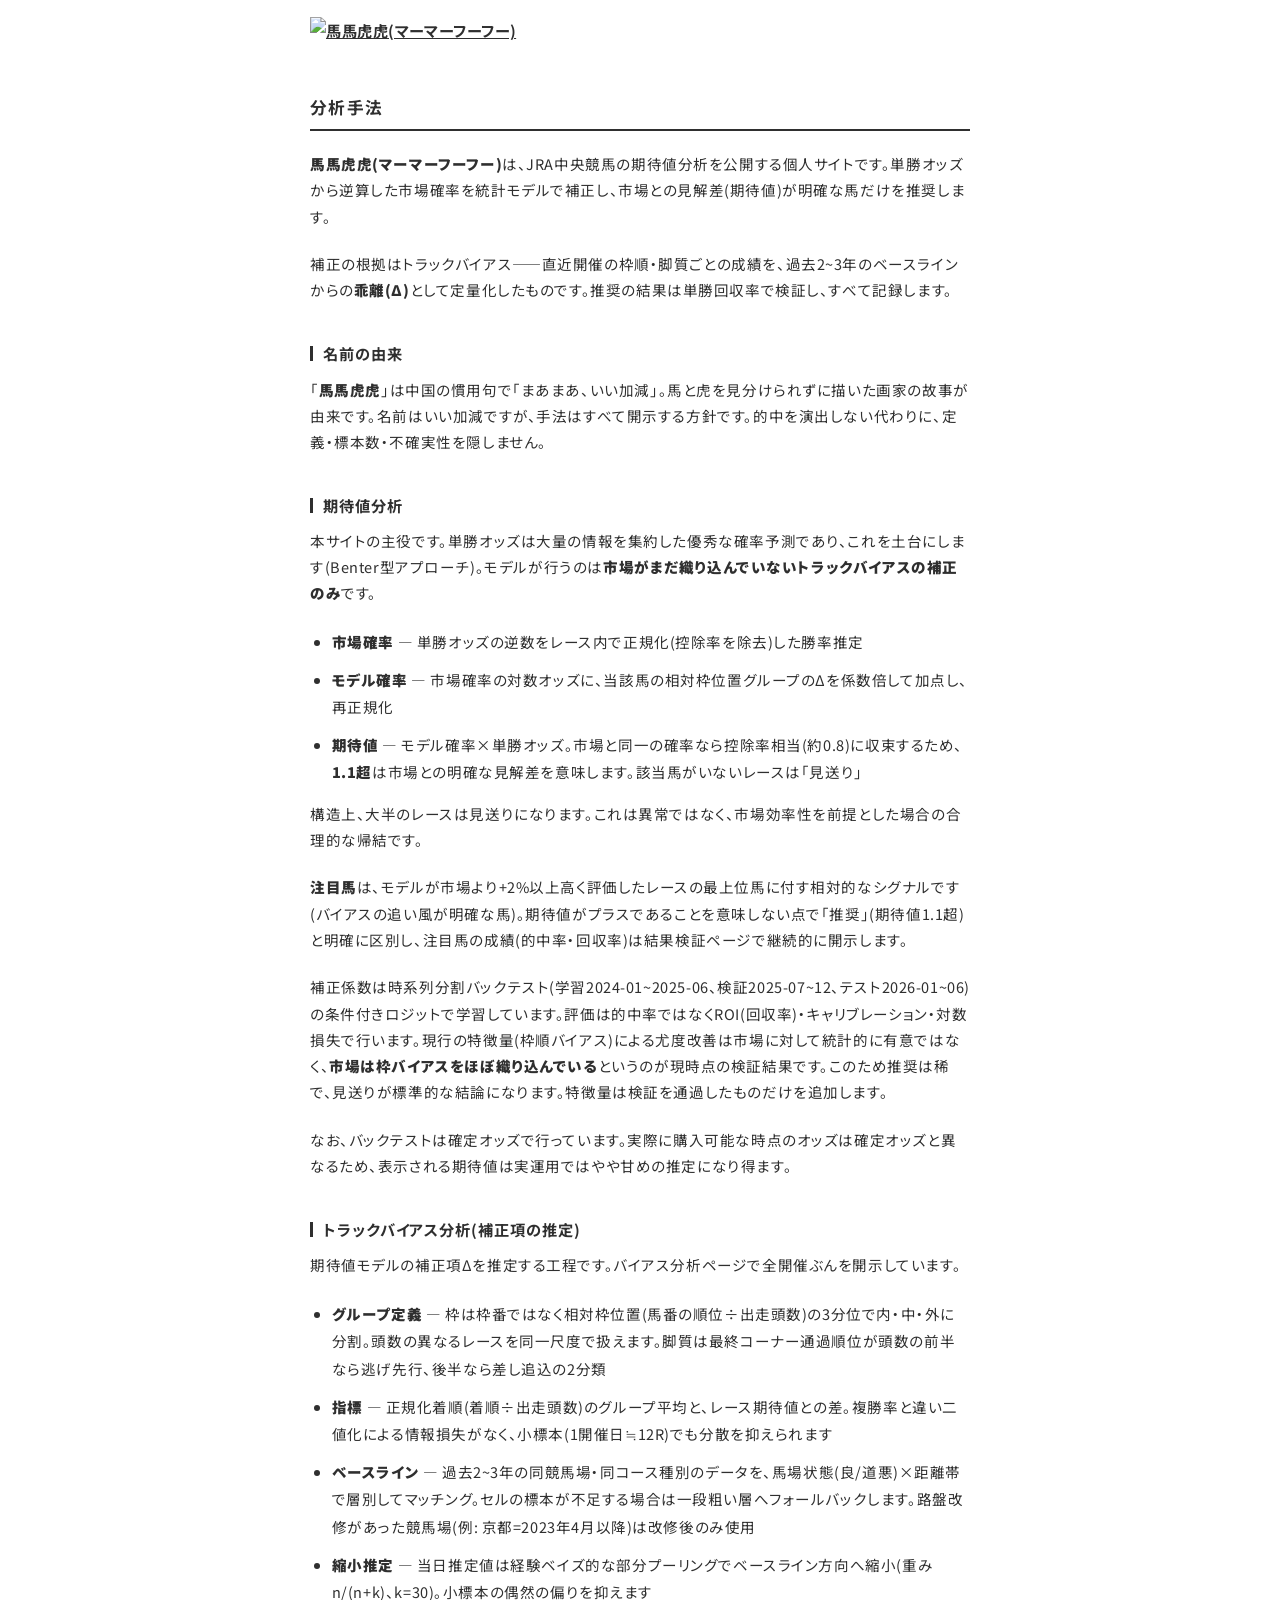
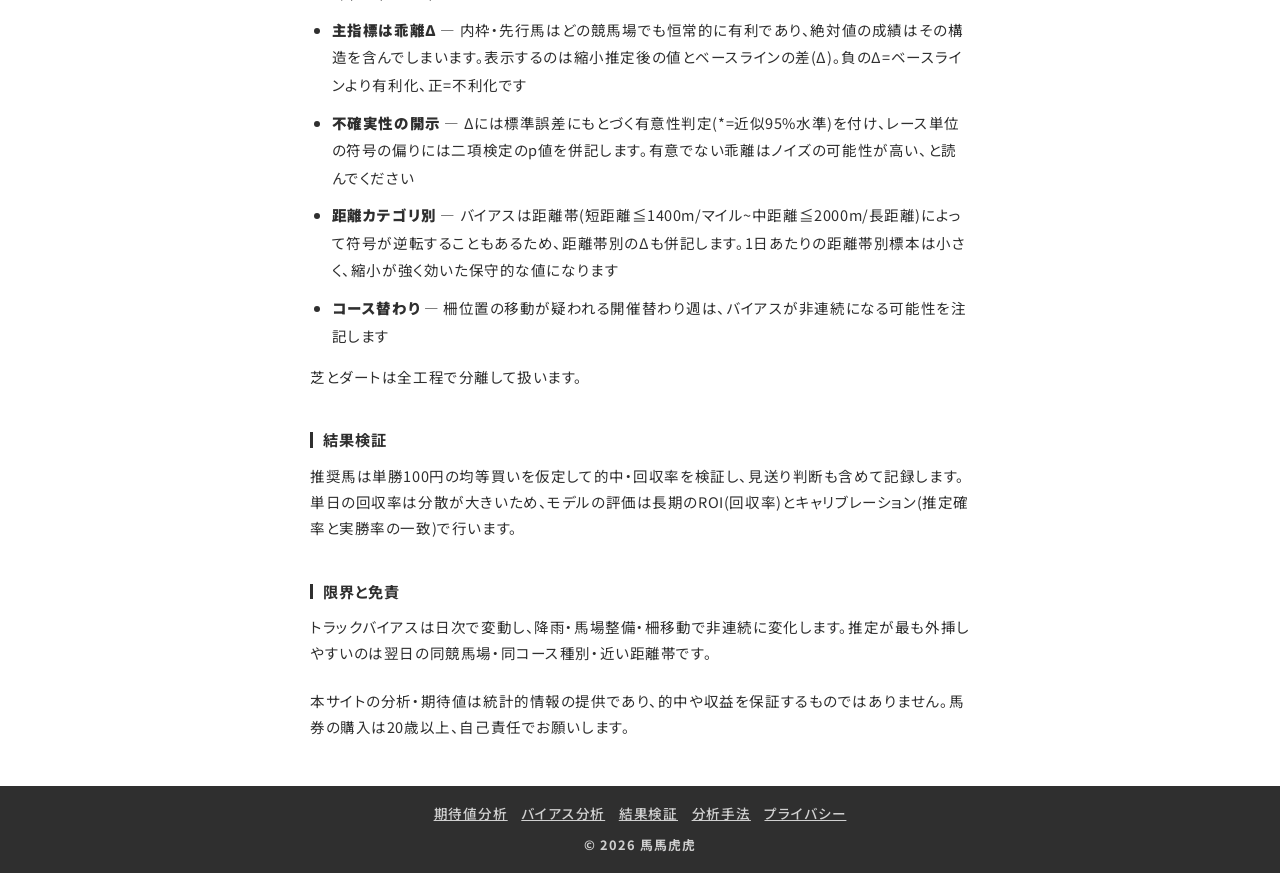
==== public/about.html @ b9311236 "Add attention tier: honest relative signal alongside strict EV recommendations '注目馬' = top horse in " ====
<!DOCTYPE html>
<html lang="ja">

<head>
  <meta charset="UTF-8">
  <meta name="viewport" content="width=device-width, initial-scale=1.0">
  <title>分析手法 | 馬馬虎虎</title>
  <meta name="description" content="馬馬虎虎(マーマーフーフー)の分析手法。相対枠位置・正規化着順・ベースライン乖離・縮小推定・期待値モデルの定義と限界。">
  <link rel="canonical" href="https://mamahuhu.app/about">

  <meta property="og:title" content="分析手法 | 馬馬虎虎">
  <meta property="og:description" content="馬馬虎虎(マーマーフーフー)の分析手法。相対枠位置・正規化着順・ベースライン乖離・縮小推定・期待値モデルの定義と限界。">
  <meta property="og:type" content="website">
  <meta property="og:url" content="https://mamahuhu.app/about">
  <meta property="og:image" content="https://mamahuhu.app/images/thumbnail.jpg">
  <meta property="og:image:width" content="1200">
  <meta property="og:image:height" content="630">
  <meta property="og:image:alt" content="馬馬虎虎(マーマーフーフー)">
  <meta property="og:site_name" content="馬馬虎虎">
  <meta property="og:locale" content="ja_JP">
  <meta name="twitter:card" content="summary_large_image">
  <meta name="twitter:title" content="分析手法 | 馬馬虎虎">
  <meta name="twitter:description" content="馬馬虎虎(マーマーフーフー)の分析手法。相対枠位置・正規化着順・ベースライン乖離・縮小推定・期待値モデルの定義と限界。">
  <meta name="twitter:image" content="https://mamahuhu.app/images/thumbnail.jpg">

  <link rel="icon" href="/images/favicon.ico" sizes="any">

  <!-- Google tag (gtag.js) -->
  <script async src="https://www.googletagmanager.com/gtag/js?id=G-SR10XVDP3Z"></script>
  <script>
    window.dataLayer = window.dataLayer || [];
    function gtag() { dataLayer.push(arguments); }
    gtag('js', new Date());
    gtag('config', 'G-SR10XVDP3Z');
  </script>

  <link rel="preconnect" href="https://fonts.googleapis.com">
  <link rel="preconnect" href="https://fonts.gstatic.com" crossorigin>
  <link href="https://fonts.googleapis.com/css2?family=Noto+Sans+JP:wght@100..900&display=swap" rel="stylesheet">
  <link rel="stylesheet" href="style.css">
</head>

<body>

  <header class="masthead">
    <div class="masthead-inner">
      <div class="brand">
        <h1 class="brand-name">
          <a href="index.html">
            <img class="logo" src="/images/logo.webp" alt="馬馬虎虎(マーマーフーフー)">
          </a>
        </h1>
      </div>
    </div>
  </header>

  <main class="container content-container">
    <article class="content">
      <h2 class="section-head">分析手法</h2>

      <div class="content-wrapper">
        <p>
          <strong>馬馬虎虎(マーマーフーフー)</strong>は、JRA中央競馬の期待値分析を公開する個人サイトです。単勝オッズから逆算した市場確率を統計モデルで補正し、市場との見解差(期待値)が明確な馬だけを推奨します。
        </p>
        <p>補正の根拠はトラックバイアス——直近開催の枠順・脚質ごとの成績を、過去2〜3年のベースラインからの<strong>乖離(Δ)</strong>として定量化したものです。推奨の結果は単勝回収率で検証し、すべて記録します。
        </p>

        <h3>名前の由来</h3>
        <p>
          「<strong>馬馬虎虎</strong>」は中国の慣用句で「まあまあ、いい加減」。馬と虎を見分けられずに描いた画家の故事が由来です。名前はいい加減ですが、手法はすべて開示する方針です。的中を演出しない代わりに、定義・標本数・不確実性を隠しません。
        </p>

        <h3>期待値分析</h3>
        <p>
          本サイトの主役です。単勝オッズは大量の情報を集約した優秀な確率予測であり、これを土台にします(Benter型アプローチ)。モデルが行うのは<strong>市場がまだ織り込んでいないトラックバイアスの補正のみ</strong>です。
        </p>
        <ul>
          <li><strong>市場確率</strong> — 単勝オッズの逆数をレース内で正規化(控除率を除去)した勝率推定</li>
          <li><strong>モデル確率</strong> — 市場確率の対数オッズに、当該馬の相対枠位置グループのΔを係数倍して加点し、再正規化</li>
          <li><strong>期待値</strong> —
            モデル確率×単勝オッズ。市場と同一の確率なら控除率相当(約0.8)に収束するため、<strong>1.1超</strong>は市場との明確な見解差を意味します。該当馬がいないレースは「見送り」</li>
        </ul>
        <p>構造上、大半のレースは見送りになります。これは異常ではなく、市場効率性を前提とした場合の合理的な帰結です。</p>
      <p><strong>注目馬</strong>は、モデルが市場より+2%以上高く評価したレースの最上位馬に付す相対的なシグナルです(バイアスの追い風が明確な馬)。期待値がプラスであることを意味しない点で「推奨」(期待値1.1超)と明確に区別し、注目馬の成績(的中率・回収率)は結果検証ページで継続的に開示します。</p>
        <p>
          補正係数は時系列分割バックテスト(学習2024-01〜2025-06、検証2025-07〜12、テスト2026-01〜06)の条件付きロジットで学習しています。評価は的中率ではなくROI(回収率)・キャリブレーション・対数損失で行います。現行の特徴量(枠順バイアス)による尤度改善は市場に対して統計的に有意ではなく、<strong>市場は枠バイアスをほぼ織り込んでいる</strong>というのが現時点の検証結果です。このため推奨は稀で、見送りが標準的な結論になります。特徴量は検証を通過したものだけを追加します。
        </p>
        <p>
          なお、バックテストは確定オッズで行っています。実際に購入可能な時点のオッズは確定オッズと異なるため、表示される期待値は実運用ではやや甘めの推定になり得ます。
        </p>

        <h3>トラックバイアス分析(補正項の推定)</h3>
        <p>期待値モデルの補正項Δを推定する工程です。バイアス分析ページで全開催ぶんを開示しています。</p>
        <ul>
          <li><strong>グループ定義</strong> —
            枠は枠番ではなく相対枠位置(馬番の順位÷出走頭数)の3分位で内・中・外に分割。頭数の異なるレースを同一尺度で扱えます。脚質は最終コーナー通過順位が頭数の前半なら逃げ先行、後半なら差し追込の2分類</li>
          <li><strong>指標</strong> — 正規化着順(着順÷出走頭数)のグループ平均と、レース期待値との差。複勝率と違い二値化による情報損失がなく、小標本(1開催日≒12R)でも分散を抑えられます</li>
          <li><strong>ベースライン</strong> —
            過去2〜3年の同競馬場・同コース種別のデータを、馬場状態(良/道悪)×距離帯で層別してマッチング。セルの標本が不足する場合は一段粗い層へフォールバックします。路盤改修があった競馬場(例:
            京都=2023年4月以降)は改修後のみ使用</li>
          <li><strong>縮小推定</strong> — 当日推定値は経験ベイズ的な部分プーリングでベースライン方向へ縮小(重み n/(n+k)、k=30)。小標本の偶然の偏りを抑えます</li>
          <li><strong>主指標は乖離Δ</strong> —
            内枠・先行馬はどの競馬場でも恒常的に有利であり、絶対値の成績はその構造を含んでしまいます。表示するのは縮小推定後の値とベースラインの差(Δ)。負のΔ=ベースラインより有利化、正=不利化です</li>
          <li><strong>不確実性の開示</strong> —
            Δには標準誤差にもとづく有意性判定(*=近似95%水準)を付け、レース単位の符号の偏りには二項検定のp値を併記します。有意でない乖離はノイズの可能性が高い、と読んでください</li>
          <li><strong>距離カテゴリ別</strong> —
            バイアスは距離帯(短距離≦1400m/マイル〜中距離≦2000m/長距離)によって符号が逆転することもあるため、距離帯別のΔも併記します。1日あたりの距離帯別標本は小さく、縮小が強く効いた保守的な値になります
          </li>
          <li><strong>コース替わり</strong> — 柵位置の移動が疑われる開催替わり週は、バイアスが非連続になる可能性を注記します</li>
        </ul>
        <p>芝とダートは全工程で分離して扱います。</p>

        <h3>結果検証</h3>
        <p>推奨馬は単勝100円の均等買いを仮定して的中・回収率を検証し、見送り判断も含めて記録します。単日の回収率は分散が大きいため、モデルの評価は長期のROI(回収率)とキャリブレーション(推定確率と実勝率の一致)で行います。
        </p>

        <h3>限界と免責</h3>
        <p>トラックバイアスは日次で変動し、降雨・馬場整備・柵移動で非連続に変化します。推定が最も外挿しやすいのは翌日の同競馬場・同コース種別・近い距離帯です。</p>
        <p>本サイトの分析・期待値は統計的情報の提供であり、的中や収益を保証するものではありません。馬券の購入は20歳以上、自己責任でお願いします。</p>
      </div>
    </article>
  </main>

  <footer class="site-footer">
    <nav class="nav-links">
      <a href="index.html">期待値分析</a>
      <a href="bias.html">バイアス分析</a>
      <a href="result.html">結果検証</a>
      <a href="about.html">分析手法</a>
      <a href="privacy.html">プライバシー</a>
    </nav>
    <p class="copyright">&copy; 2026 馬馬虎虎</p>
  </footer>

  <script src="nav.js"></script>
</body>

</html>
---- public/style.css ----
* {
    margin: 0;
    padding: 0;
    box-sizing: border-box;
}

a,
a:visited,
a:hover,
a:active {
    color: inherit;
}

html {
    font-size: 62.5%;
    width: 100%;
    height: 100%;
    scroll-behavior: smooth;
}

body {
    position: relative;
    overflow: visible;
    width: 100%;
    min-block-size: 100dvh;
    inline-size: 100%;
    background: #fff;
    color: #2f2f2f;
    font-family: "Noto Sans JP", sans-serif;
    font-size: 1.45rem;
    font-weight: 400;
    font-feature-settings: "palt" 1;
    font-variant-east-asian: proportional-width;
    font-synthesis: none;
    line-height: 1.8;
    letter-spacing: 0.04em;
    -webkit-font-smoothing: antialiased;
    -moz-osx-font-smoothing: grayscale;
    text-size-adjust: 100%;
    -webkit-text-size-adjust: 100%;
    color-scheme: light;
    scrollbar-gutter: stable both-edges;
}

h1,
h2,
h3,
h4,
h5,
h6 {
    display: inline-block;
    font-family: "Noto Sans JP", sans-serif;
    font-weight: 700;
    font-size: 1.05em;
}

strong {
    font-weight: 900;
}

header {
    overflow: hidden;
    position: relative;
    width: 100%;
    height: 88px;
    background: transparent;
    color: #2f2f2f;
    padding: 0 22px;
    display: flex;
    align-items: center;
}

header h1 {
    display: block !important;
}

.logo {
    display: block;
    overflow: hidden;
    position: relative;
    width: auto;
    height: 55px;
}

.results-summary {
    overflow: hidden;
    position: absolute;
    bottom: 0;
    left: 0;
    right: 0;
    margin: auto;
    width: 100%;
    height: calc(100vh - 345px);
    /* fallback */
    height: calc(100svh - 345px);
    /* iOS Safari */
    max-width: 660px;
    display: flex;
    justify-content: center;
    align-items: flex-end;
}

.results-summary img {
    overflow: hidden;
    position: relative;
    width: calc(100% - 44px);
    height: calc(100vh - 345px);
    /* fallback */
    height: calc(100svh - 345px);
    /* iOS Safari */
    object-fit: contain;
}

.masthead-inner {
    overflow: hidden;
    position: relative;
    width: 100%;
    height: auto;
    max-width: 660px;
    margin: 0 auto;
}

main {
    overflow: hidden;
    position: relative;
    width: 100%;
    height: auto;
}

.link-button {
    overflow: hidden;
    position: relative;
    width: 100%;
    height: auto;
    background: #fff;
    padding: 0 22px 16px 22px;
    text-align: center;
}

.link-button a {
    display: block;
    width: 100%;
    max-width: 660px;
    height: 46px;
    margin: 0 auto;
    background: #2f2f2f;
    color: #fff;
    border-radius: 8px;
    border: none;
    text-decoration: none;
    text-align: center;
}

.link-button a span {
    display: inline-block;
    width: 100%;
    height: 100%;
    line-height: 46px;
    color: #fff;
    font-family: "Noto Sans JP", sans-serif;
    font-weight: 700;
    font-size: 1.45rem;
}



.link-button a:hover {
    background: #555;
}

.link-button a:hover span {
    color: #fff;
}

footer {
    overflow: hidden;
    position: relative;
    width: 100%;
    height: auto;
    background: #2f2f2f;
    color: #d0d0d0;
    text-align: center;
    padding: 16.5px 0;
}

.nav-links {
    overflow: hidden;
    position: relative;
    width: 100%;
    height: auto;
    display: flex;
    justify-content: center;
    align-items: center;
    gap: 0.9375em;
    margin-bottom: 11px;
}

.nav-links a {
    font-size: 0.9375em;
    font-weight: 500;
    line-height: 1.5;
}

.copyright {
    font-size: 1.28rem;
    font-weight: 700;
    line-height: 1.5;
    padding: 0.5px 0 2.3px 0;
}

.report {
    overflow: visible;
    position: relative;
    width: 100%;
    height: auto;
    display: flex;
    flex-direction: column;
    align-items: center;
    justify-content: center;
    background: #fff;
    padding: 16px 22px 48px 22px;
    gap: 48px;
}

section.lede {
    overflow: hidden;
    position: relative;
    width: 100%;
    height: auto;
    padding: 0 22px;
}

.lede-text,
.lede-meaning {
    overflow: hidden;
    position: relative;
    width: 100%;
    height: auto;
    max-width: 660px;
    margin: 0 auto;
}

.control-bar {
    overflow: hidden;
    position: relative;
    z-index: 1;
    width: 100%;
    height: auto;
    max-width: 660px;
    margin: 0 auto;
}

.date-display {
    overflow: hidden;
    position: relative;
    width: 100%;
    height: auto;
    max-width: 660px;
    margin: 22px auto 0 auto;
}

.date-display span {
    width: max-content;
    height: auto;
    display: inline-block;
    font-family: "Noto Sans JP", sans-serif;
    font-weight: 700;
    font-size: 1em;
    line-height: 1.5;
}

.buttons-container {
    overflow: hidden;
    position: relative;
    width: 100%;
    height: auto;
    max-width: 660px;
    margin: 0 auto;
    display: flex;
    justify-content: space-between;
    align-items: flex-start;
    gap: 5.5px;
    margin-top: 11px;
}

.place-tabs {
    overflow: hidden;
    position: relative;
    width: max-content;
    min-width: 137.5px;
    height: auto;
    display: flex;
    gap: 11px;
}

#surface-buttons {
    justify-content: flex-end;
}

.place-buttons {
    overflow: hidden;
    position: relative;
    width: max-content;
    height: auto;
    display: flex;
    flex-wrap: wrap;
    gap: 5.5px;
}

.place-btn {
    overflow: hidden;
    position: relative;
    width: max-content;
    min-width: 66px;
    height: 44px;
    line-height: 44px;
    padding: 0;
    background: #d0d0d0;
    color: #2f2f2f;
    font-size: 1.6rem;
    font-weight: 700;
    line-height: 44px;
    border-radius: 11px;
    border: none;
    cursor: pointer;
    text-align: center;
    text-decoration: none;
}

.place-btn.active,
.place-btn:hover {
    background: #2f2f2f;
    color: #fff;
}

section.section {
    overflow: visible;
    position: relative;
    width: 100%;
    max-width: 660px;
    height: auto;
    margin: 0 auto;
    padding: 0;
    background: none;
    scroll-margin-top: 24px;
}



.section-head {
    display: block;
    position: static;
    width: auto;
    height: auto;
    background: none;
    color: #2f2f2f;
    font-size: 1.15em;
    letter-spacing: 0.08em;
    padding: 0 0 10px 0;
    line-height: 1.4;
    border-bottom: 2px solid #2f2f2f;
    margin-bottom: 20px;
}

.section-sub {
    position: static;
    color: #767676;
    font-size: 0.85em;
    line-height: 1.9;
    margin-bottom: 20px;
}

.surface-header {
    position: relative;
    top: 0;
}

.result-report .surface-header {
    top: 0;
}

.result-report .surface-header:first-of-type {
    top: -16.5px;
}

.surface-tag {
    overflow: hidden;
    position: relative;
    display: inline-block;
    width: max-content;
    height: auto;
    background: #d0d0d0;
    color: #2f2f2f;
    font-family: "Noto Sans JP", sans-serif;
    font-weight: 700;
    font-size: 0.85em;
    padding: 1px 10px;
    line-height: 1.6;
    border-radius: 4px;
    margin-bottom: 4px;
}

.best-combo {
    overflow: hidden;
    position: relative;
    display: block;
    width: 100%;
    height: auto;
    text-align: left;
}

.best-combo b {
    display: inline-block;
    font-family: "Noto Sans JP", sans-serif;
    font-weight: 700;
    font-size: 1.05em;
    line-height: 1.4;
}

.best-combo small {
    position: relative;
    color: #767676;
    font-size: 0.75em;
    font-weight: 400;
    line-height: 1.25;
    bottom: -1px;
}

@media (max-width: 420px) {
    .best-combo small {
        position: absolute;
        left: 147px;
        bottom: 0;
        white-space: nowrap;
    }
}

.sub-head {
    letter-spacing: 0.06em;
    margin: 30px 0 10px 0;
}

table.data-table {
    overflow: hidden;
    position: relative;
    width: 100%;
    height: auto;
    border-collapse: collapse;
    border-spacing: 0;
}

table.data-table thead tr:first-child {
    border-bottom: 2px solid #2f2f2f;
}

table.data-table thead tr th {
    color: #767676;
    font-size: 0.8em;
    font-weight: 500;
    letter-spacing: 0.08em;
    text-align: left;
    padding: 8px 0;
}

table.data-table thead tr th:not(:first-child) {
    text-align: right;
}

table.data-table thead tr th:nth-child(2) {
    text-align: left;
}

table.data-table tbody tr {
    border-bottom: 1px solid #e5e4e0;
}

table.data-table tbody tr td {
    font-family: "Noto Sans JP", sans-serif;
    font-variant-numeric: tabular-nums;
    font-size: 0.95em;
    font-weight: 400;
    line-height: 1.6;
    padding: 10px 0;
}

table.data-table tbody tr td:not(:first-child) {
    text-align: right;
}

table.data-table thead tr th:nth-child(2),
table.data-table tbody tr td:nth-child(2) {
    width: 20%;
    min-width: 88px;
}

table.data-table thead tr th:nth-child(3),
table.data-table tbody tr td:nth-child(3) {
    width: 15%;
    min-width: 33px;
}

table.data-table thead tr th:nth-child(4),
table.data-table thead tr th:nth-child(5),
table.data-table tbody tr td:nth-child(4),
table.data-table tbody tr td:nth-child(5) {
    width: 10%;
    min-width: 22px;
}

table.data-table.bias-table thead tr th:nth-child(2),
table.data-table.bias-table thead tr th:nth-child(3),
table.data-table.bias-table tbody tr td:nth-child(2),
table.data-table.bias-table tbody tr td:nth-child(3) {
    width: 15%;
    min-width: 66px;
}

table.data-table.bias-table thead tr th:nth-child(4),
table.data-table.bias-table tbody tr td:nth-child(4) {
    width: 15%;
    min-width: 55px;
}

main.content-container {
    overflow: hidden;
    position: relative;
    width: 100%;
    height: auto;
    background: #fff;
    padding: 8px 22px 24px 22px;
}

article.content {
    overflow: visible;
    position: relative;
    width: 100%;
    height: auto;
    max-width: 660px;
    margin: 0 auto;
    background: none;
    padding: 0;
}

article.content h3 {
    margin-top: 22px;
}

article.content ul {
    margin-bottom: 1em;
}

.content-wrapper {
    overflow: visible;
    position: relative;
    width: 100%;
    height: auto;
}

.content-wrapper h3 {
    line-height: 1;
    margin-bottom: 11px;
}

.about-image {
    overflow: hidden;
    position: relative;
    width: 100%;
    height: auto;
    object-fit: contain;
    aspect-ratio: 8/3;
}

/* どうだった ページ */
section.lede.lede-compact {
    height: auto !important;
    padding-bottom: 33px;
}

.result-headline {
    position: relative;
    top: -5.5px;
    margin-bottom: 11px;
    line-height: 1.6;
}

.result-lead {
    margin: 11px 0;
    line-height: 1.5;
}

.result-headline b {
    display: inline-block;
    font-family: "Noto Sans JP", sans-serif;
    font-weight: 700;
    font-size: 1.05em;
    line-height: 1.4;
    margin: 0 4px;
}

.chips {
    display: flex;
    flex-wrap: wrap;
    gap: 5.5px;
}

.chip {
    display: inline-block;
    background: #d0d0d0;
    color: #2f2f2f;
    font-family: "Noto Sans JP", sans-serif;
    font-size: 0.7em;
    font-weight: 700;
    padding: 1px 8px 2.5px 8px;
    border-radius: 4px;
    vertical-align: middle;
    line-height: 1.5;
}

.chip.chip-hit {
    background: #2f2f2f;
    color: #fff;
}

.chip.chip-miss {
    background: #fff;
    color: #767676;
}

table.data-table.result-table {
    margin-top: 22px;
}

table.data-table.result-table tbody tr:nth-child(3n) {
    border-bottom: 1px solid #c9c8c4;
}

table.data-table.result-table tbody tr td {
    vertical-align: middle;
}

.horse-num {
    display: inline-block;
    font-family: "Noto Sans JP", sans-serif;
    font-size: 0.7em;
    font-weight: 700;
    border: 1px solid #d0d0d0;
    color: #2f2f2f;
    width: 25.4px;
    height: 25.4px;
    text-align: center;
    line-height: 22.4px;
}

table.data-table.result-table tbody tr td small {
    font-family: "Noto Sans JP", sans-serif;
    font-size: 0.7em;
    font-weight: 500;
    color: #767676;
    margin-left: 4px;
}

table.data-table.result-table tbody tr td .race-no {
    display: inline-block;
    min-width: 29px;
}

table.data-table.result-table thead tr th:nth-child(1),
table.data-table.result-table tbody tr td.race-cell {
    width: auto;
    min-width: 81px;
    max-width: 81px;
    text-align: left;
}

table.data-table.result-table tbody tr td.race-cell .race-name {
    display: block;
    font-family: "Noto Sans JP", sans-serif;
    font-size: 0.7em;
    font-weight: 500;
    color: #767676;
    word-break: break-word;
}

table.data-table.result-table thead tr th:nth-child(2),
table.data-table.result-table tbody tr td.result-cell {
    width: auto;
    min-width: auto;
    text-align: left;
}

table.data-table.result-table thead tr th:nth-child(3),
table.data-table.result-table tbody tr td.rank-cell {
    width: auto;
    min-width: 33px;
    text-align: right;
}

/* 注目レース */
.notable-race-head {
    position: relative;
    margin-bottom: 10px;
}

.notable-race-name {
    display: block;
    font-family: "Noto Sans JP", sans-serif;
    font-weight: 700;
    font-size: 1.05em;
    line-height: 1.4;
    margin-top: 4px;
}

.notable-meta {
    display: block;
    color: #767676;
    font-size: 0.9em;
    font-weight: 500;
    margin-top: 4px;
}

table.data-table.notable-race-table tbody tr:first-child {
    border-top: 3px solid #d0d0d0;
}

table.data-table.notable-race-table tbody tr td {
    vertical-align: middle;
    text-align: left;
}

table.data-table.notable-race-table tbody tr td.horse-num-cell {
    width: 36px;
    min-width: 36px;
}

table.data-table.notable-race-table tbody tr td.horse-name-cell {
    width: auto;
    min-width: 126px;
    font-weight: 500;
}

table.data-table.notable-race-table tbody tr td.horse-jockey-cell {
    width: auto;
    min-width: 48px;
    color: #767676;
    font-size: 0.95em;
}

table.data-table.notable-race-table tbody tr td.horse-chips-cell {
    width: auto;
    min-width: 77px;
    text-align: right;
}

table.data-table.notable-race-table tbody tr td.horse-chips-cell .chips {
    justify-content: flex-end;
}

/* ===== 2026-07 UI刷新: 馬場よみ(deviationメーター) ===== */
:root {
    /* ダイバージング配色(検証済み: CVD ΔE 74.6, コントラスト3:1+) */
    --dev-plus: #e34948;
    /* いつもより来てる(有利化) */
    --dev-minus: #2a78d6;
    /* いつもより来てない(不利化) */
    --dev-neutral: #f0efec;
    /* いつも通り(中立) */
    --dev-track: #ececea;
}

.yomi-verdict {
    font-family: "Noto Sans JP", sans-serif;
    font-weight: 700;
    font-size: 1.1em;
    line-height: 1.5;
    margin: 2px 0 10px 0;
}

.yomi-verdict b {
    color: var(--dev-plus);
    font-weight: 900;
}

.yomi-scale {
    font-family: "Noto Sans JP", sans-serif;
    font-size: 0.55em;
    font-weight: 500;
    color: #767676;
    vertical-align: middle;
    margin-left: 8px;
    white-space: nowrap;
}

.dev-meter {
    display: flex;
    flex-direction: column;
    gap: 12px;
    margin: 10px 0 6px 0;
}

.dev-row {
    display: grid;
    grid-template-columns: 4.5em 1fr 7.5em;
    align-items: center;
    gap: 10px;
}

.dev-label {
    font-family: "Noto Sans JP", sans-serif;
    font-weight: 500;
    font-size: 0.95em;
    text-align: left;
    white-space: nowrap;
}

.dev-track {
    position: relative;
    height: 12px;
    background: var(--dev-track);
    border-radius: 6px;
    overflow: hidden;
}

.dev-center {
    position: absolute;
    left: 50%;
    top: 0;
    bottom: 0;
    width: 2px;
    margin-left: -1px;
    background: #fff;
    z-index: 1;
}

.dev-bar {
    position: absolute;
    top: 2px;
    bottom: 2px;
    border-radius: 4px;
    min-width: 4px;
}

.dev-bar.plus {
    background: var(--dev-plus);
}

.dev-bar.minus {
    background: var(--dev-minus);
}

.dev-bar.flat {
    background: #c9c8c4;
}

.dev-word {
    font-size: 0.8em;
    font-weight: 700;
    text-align: left;
    white-space: nowrap;
}

.dev-word.plus {
    color: #c22f2e;
}

.dev-word.minus {
    color: #1c5cab;
}

.dev-word.flat {
    color: #767676;
}

.dev-confidence {
    font-size: 0.85em;
    color: #2f2f2f;
    margin: 8px 0 12px 0;
}

.dev-confidence b {
    font-family: "Noto Sans JP", sans-serif;
    font-variant-numeric: tabular-nums;
    font-size: 1em;
    font-weight: 700;
}

.yomi-foot {
    font-size: 0.75em;
    color: #767676;
    line-height: 1.9;
    margin-top: 24px;
}

.yomi-note {
    background: #fdf3e7;
    border-radius: 6px;
    font-size: 0.85em;
    line-height: 1.8;
    padding: 10px 14px;
    margin-top: 16px;
}

.yomi-pending {
    background: var(--dev-neutral);
    border-radius: 6px;
    font-size: 0.85em;
    line-height: 1.6;
    padding: 8px 12px;
    margin-bottom: 16.5px;
}

@media (max-width: 420px) {
    .dev-row {
        grid-template-columns: 3.6em 1fr 6.5em;
        gap: 6px;
    }

    .yomi-scale {
        display: block;
        margin: 2px 0 0 0;
    }
}

/* ===== どうする(期待値ベース予想) ===== */
.pred-summary {
    font-size: 1em;
    line-height: 1.8;
    margin-bottom: 18px;
}

.pred-summary b {
    font-family: "Noto Sans JP", sans-serif;
    font-variant-numeric: tabular-nums;
    font-size: 1.05em;
    font-weight: 700;
}

.pred-race {
    border-top: 1px solid #e5e4e0;
    padding: 14px 0;
}

.pred-race:last-of-type {
    border-bottom: 1px solid #e5e4e0;
}

.pred-race summary {
    cursor: pointer;
    list-style: none;
}

.pred-race summary::-webkit-details-marker {
    display: none;
}

.pred-race-head {
    display: flex;
    align-items: center;
    flex-wrap: wrap;
    gap: 8px;
}

.race-no-tag {
    font-family: "Noto Sans JP", sans-serif;
    font-weight: 700;
    font-size: 1em;
    min-width: 36px;
}

.pred-race-name {
    font-weight: 700;
    font-size: 0.9em;
    flex: 1;
    min-width: 90px;
}

.surface-tag-mini {
    background: #d0d0d0;
    color: #2f2f2f;
    font-size: 0.7em;
    font-weight: 700;
    padding: 1.5px 8px;
    border-radius: 4px;
    white-space: nowrap;
}

.verdict-chip {
    font-size: 0.7em;
    font-weight: 700;
    padding: 1.5px 8px;
    border-radius: 4px;
    white-space: nowrap;
}

.verdict-reco {
    background: var(--dev-plus);
    color: #fff;
}

.verdict-pass {
    background: #fff;
    color: #767676;
    border: 1px solid #d0d0d0;
}

table.data-table.pred-table {
    margin-top: 8px;
}

table.data-table.pred-table thead tr th,
table.data-table.pred-table tbody tr td {
    width: auto !important;
    min-width: 0 !important;
}

table.data-table.pred-table tbody tr td {
    font-size: 1em;
    padding: 8px 0;
    vertical-align: middle;
}

table.data-table.pred-table td.horse-name-cell {
    font-weight: 500;
    text-align: left;
    font-family: "Noto Sans JP", sans-serif;
}

table.data-table.pred-table td.num-cell {
    font-family: "Noto Sans JP", sans-serif;
    font-variant-numeric: tabular-nums;
    text-align: right;
    white-space: nowrap;
}

td.num-cell.ev-hot {
    color: #c22f2e;
    font-weight: 700;
}

td.num-cell.ev-warm {
    color: #2f2f2f;
}

.reco-row {
    background: #fdf0f0;
}

.reco-chip {
    margin-left: 6px;
    font-size: 0.6em;
    vertical-align: middle;
}

.model-badge {
    display: inline-block;
    background: #f0efec;
    color: #767676;
    font-size: 0.7em;
    font-weight: 500;
    padding: 2px 10px;
    border-radius: 4px;
    margin-top: 10px;
}

/* ===== 科学的表現UI(乖離Δ・有意性・距離カテゴリ別) ===== */
.dev-num {
    display: block;
    font-family: "Noto Sans JP", sans-serif;
    font-size: 0.78em;
    font-weight: 500;
    color: #767676;
}

.dev-num b {
    color: #2f2f2f;
    font-weight: 900;
}

.yomi-verdict-stat {
    display: inline-block;
    font-family: "Noto Sans JP", sans-serif;
    font-size: 0.5em;
    font-weight: 500;
    color: #767676;
    margin-left: 8px;
}

table.data-table.dist-table thead tr th,
table.data-table.dist-table tbody tr td {
    width: auto !important;
    min-width: 0 !important;
}

table.data-table.dist-table tbody tr td {
    font-size: 0.9em;
    padding: 8px 0;
}

table.data-table.dist-table td.dist-cat-cell {
    font-family: "Noto Sans JP", sans-serif;
    font-size: 0.85em;
    font-weight: 700;
    text-align: left;
    white-space: nowrap;
}

table.data-table.dist-table td.dist-cat-cell small {
    font-weight: 500;
    color: #767676;
}

table.data-table.dist-table td.num-cell {
    font-family: "Noto Sans JP", sans-serif;
    font-variant-numeric: tabular-nums;
    text-align: right;
    white-space: nowrap;
}

td.num-cell.dist-plus {
    color: #c22f2e;
}

td.num-cell.dist-minus {
    color: #1c5cab;
}

td.num-cell.dist-flat {
    color: #767676;
}

.yomi-foot-min {
    font-size: 0.72em;
    color: #767676;
    line-height: 1.6;
    margin-top: 4px;
}

.notable-section {
    margin-top: 0;
}

@media (max-width: 420px) {
    table.data-table.dist-table td.dist-cat-cell small {
        display: block;
    }
}

/* ===== 結果検証(推奨馬の的中・回収率) ===== */
.verify-summary {
    display: grid;
    grid-template-columns: repeat(4, 1fr);
    gap: 10px;
    margin-bottom: 22px;
}

.verify-stat {
    background: #f5f4f2;
    border-radius: 6px;
    padding: 10px 6px;
    text-align: center;
}

.verify-stat-num {
    display: block;
    font-family: "Noto Sans JP", sans-serif;
    font-variant-numeric: tabular-nums;
    font-size: 1.3em;
    font-weight: 700;
    line-height: 1.3;
}

.verify-stat-num small {
    font-size: 0.6em;
    color: #767676;
}

.verify-stat-num.roi-plus {
    color: #c22f2e;
}

.verify-stat-label {
    display: block;
    font-size: 0.68em;
    font-weight: 500;
    color: #767676;
    margin-top: 2px;
}

.verify-pass-race {
    opacity: 0.75;
}

.verify-hit-row {
    background: #fdf0f0;
}

.verify-outcome-cell {
    text-align: right;
}

.verify-outcome-cell .chips {
    justify-content: flex-end;
}

@media (max-width: 420px) {
    .verify-stat-num {
        font-size: 1.1em;
    }
}


/* ===== レポート調の微調整 ===== */
.lede-text {
    font-weight: 700;
    font-size: 1.05em;
    letter-spacing: 0.06em;
    line-height: 2;
}

.lede-meaning {
    color: #767676;
    font-size: 0.8em;
    letter-spacing: 0.05em;
    margin-top: 12px;
}

.date-display {
    margin-top: 14px;
}

.date-display span {
    color: #767676;
}

section.lede.lede-compact {
    padding-top: 16px;
    padding-bottom: 8px;
}


/* ===== 和文組版の余白(記事・本文) ===== */
.content-wrapper p {
    margin-bottom: 1.5em;
}

.content-wrapper h3 {
    display: block;
    letter-spacing: 0.06em;
    border-left: 3px solid #2f2f2f;
    padding-left: 10px;
    margin: 2.8em 0 1em 0;
}

article.content h3 {
    margin-top: 2.8em;
}

.content-wrapper>p:first-of-type {
    margin-top: 0;
}

.content-wrapper ul {
    padding-left: 1.5em;
    margin-bottom: 1.5em;
}

.content-wrapper li {
    line-height: 1.9;
    margin-bottom: 0.7em;
}

.content-wrapper li:last-child {
    margin-bottom: 0;
}

.prose-meta {
    color: #767676;
    font-size: 0.8em;
    margin-top: 3em;
}

/* チップ・タグの字間 */
.chip,
.verdict-chip,
.surface-tag-mini,
.surface-tag {
    letter-spacing: 0.03em;
}

/* フッターの字間 */
.nav-links a {
    letter-spacing: 0.06em;
}

.copyright {
    letter-spacing: 0.08em;
}


/* ===== データパネル(競馬場ごとの図表ブロック) =====
   地の文(定義・読み方・記事)は枠なし、データのまとまりだけ
   ヘアラインで囲む(レポートの図表枠)。 */
section.section.panel {
    border: 1px solid #e0dfdb;
    border-radius: 6px;
    padding: 18px 18px 22px 18px;
}

@media (max-width: 420px) {
    section.section.panel {
        padding: 14px 12px 18px 12px;
    }
}

/* 表頭は正式名称(市場確率等)で折り返し可。下揃えで桁と整列 */
table.data-table.pred-table thead tr th {
    vertical-align: bottom;
    line-height: 1.3;
}

table.data-table.pred-table thead tr th:not(:first-child):not(:nth-child(2)) {
    text-align: right;
}


/* ===== 注目馬ティア(市場比+2%以上の相対シグナル) ===== */
.chip.chip-attn {
    background: #fdeeca;
    color: #7a5200;
}

.verdict-chip.verdict-attn {
    background: #fdeeca;
    color: #7a5200;
}

.attn-row {
    background: #fdf8ec;
}

.verify-kind-cell {
    text-align: right;
}
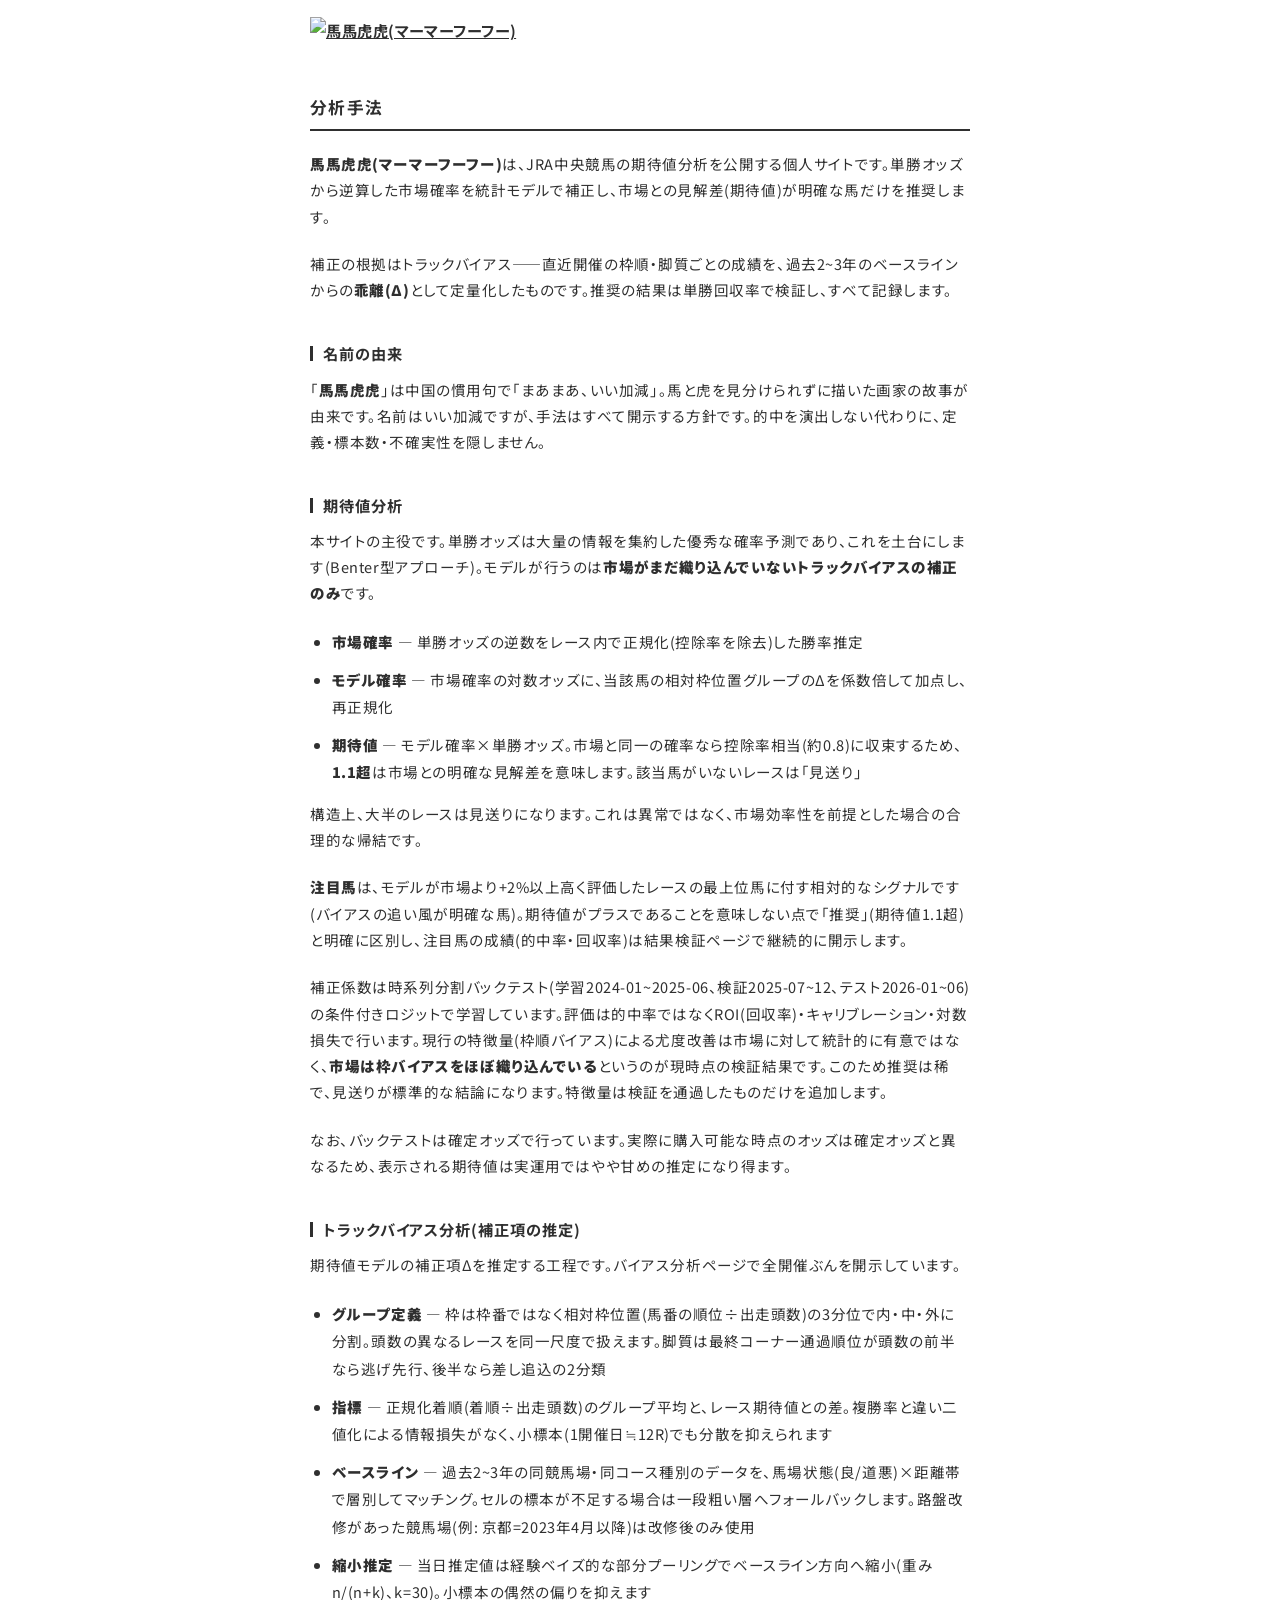
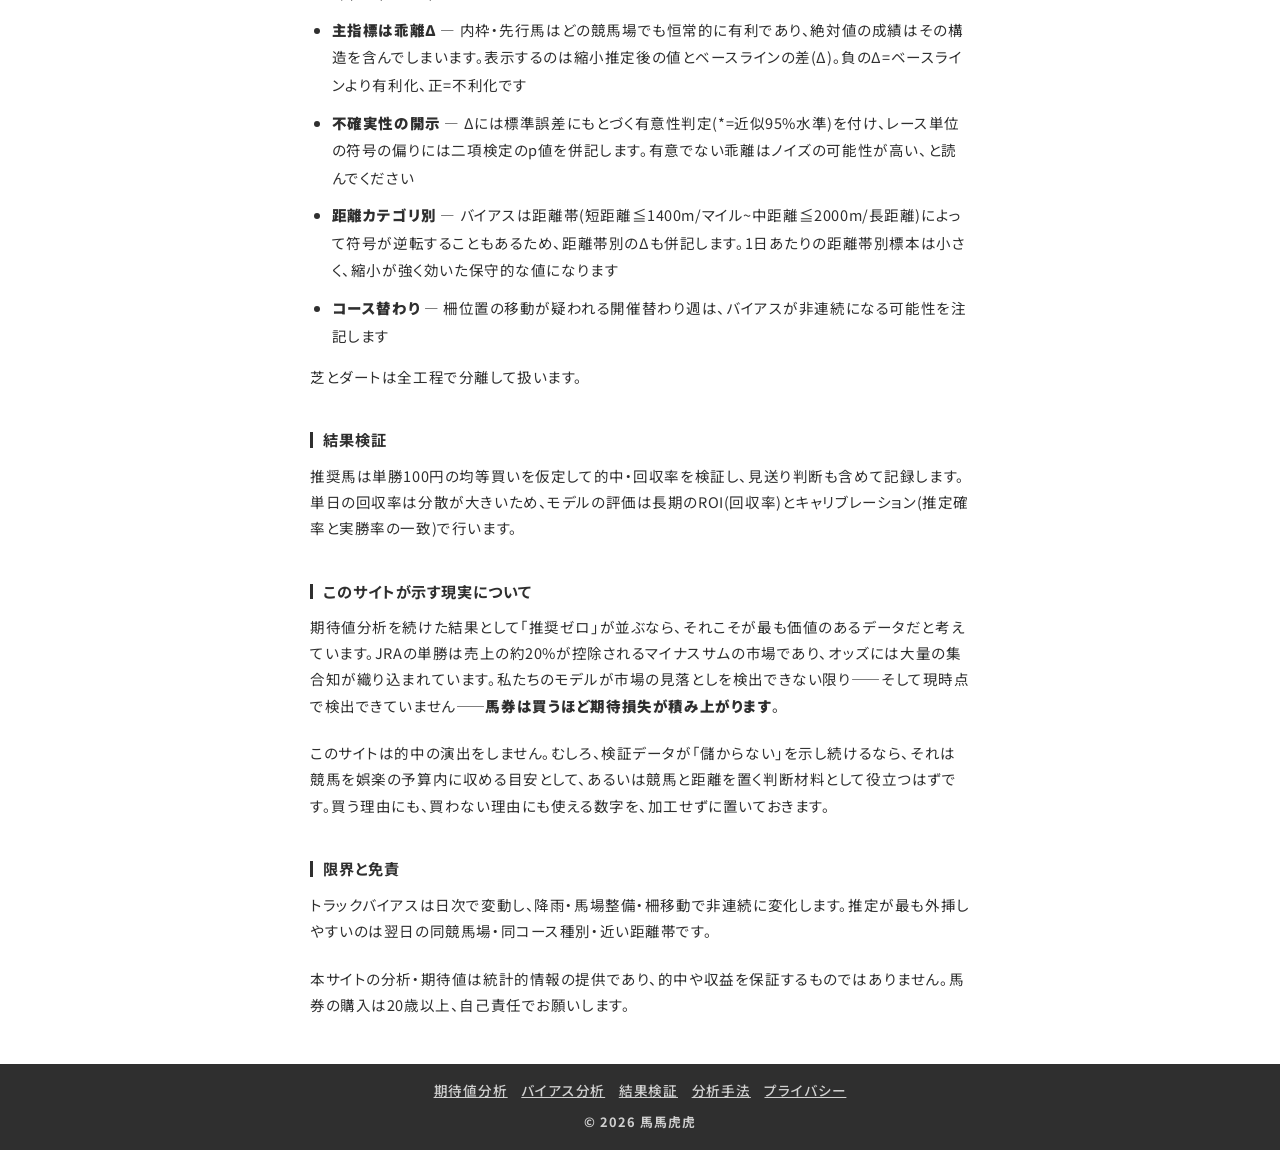
==== commit 24e87f31: "Replace notable-race box with EV-backed analysis; expose full reasoning site-wide 「次開催メインレース」欄を廃止し、サ" ====
--- a/public/about.html
+++ b/public/about.html
@@ -47,7 +47,7 @@
       <div class="brand">
         <h1 class="brand-name">
           <a href="index.html">
-            <img class="logo" src="/images/logo.webp" alt="馬馬虎虎(マーマーフーフー)">
+            <img class="logo" src="/images/about.webp" alt="馬馬虎虎(マーマーフーフー)">
           </a>
         </h1>
       </div>
@@ -114,6 +114,14 @@
         <p>推奨馬は単勝100円の均等買いを仮定して的中・回収率を検証し、見送り判断も含めて記録します。単日の回収率は分散が大きいため、モデルの評価は長期のROI(回収率)とキャリブレーション(推定確率と実勝率の一致)で行います。
         </p>
 
+        <h3>このサイトが示す現実について</h3>
+        <p>
+          期待値分析を続けた結果として「推奨ゼロ」が並ぶなら、それこそが最も価値のあるデータだと考えています。JRAの単勝は売上の約20%が控除されるマイナスサムの市場であり、オッズには大量の集合知が織り込まれています。私たちのモデルが市場の見落としを検出できない限り——そして現時点で検出できていません——<strong>馬券は買うほど期待損失が積み上がります</strong>。
+        </p>
+        <p>
+          このサイトは的中の演出をしません。むしろ、検証データが「儲からない」を示し続けるなら、それは競馬を娯楽の予算内に収める目安として、あるいは競馬と距離を置く判断材料として役立つはずです。買う理由にも、買わない理由にも使える数字を、加工せずに置いておきます。
+        </p>
+
         <h3>限界と免責</h3>
         <p>トラックバイアスは日次で変動し、降雨・馬場整備・柵移動で非連続に変化します。推定が最も外挿しやすいのは翌日の同競馬場・同コース種別・近い距離帯です。</p>
         <p>本サイトの分析・期待値は統計的情報の提供であり、的中や収益を保証するものではありません。馬券の購入は20歳以上、自己責任でお願いします。</p>
--- a/public/style.css
+++ b/public/style.css
@@ -191,7 +191,8 @@
     display: flex;
     justify-content: center;
     align-items: center;
-    gap: 0.9375em;
+    flex-wrap: wrap;
+    gap: 8px 0.9375em;
     margin-bottom: 11px;
 }
 
@@ -891,6 +892,8 @@
 }
 
 .yomi-note {
+    width: 100%;
+    max-width: 660px;
     background: #fdf3e7;
     border-radius: 6px;
     font-size: 0.85em;
@@ -1340,3 +1343,66 @@
 .verify-kind-cell {
     text-align: right;
 }
+/* ===== 判定の内訳(レース単位の根拠開示)と現実セクション ===== */
+.pred-basis {
+    font-size: 0.78em;
+    color: #5f5f5f;
+    line-height: 1.9;
+    background: #faf9f7;
+    border-left: 3px solid #d8d5cf;
+    border-radius: 0 4px 4px 0;
+    padding: 8px 12px;
+    margin: 10px 0 2px;
+}
+
+.frame3-mini {
+    display: inline-block;
+    font-size: 0.72em;
+    color: #767676;
+    border: 1px solid #d8d5cf;
+    border-radius: 3px;
+    line-height: 1.5;
+    padding: 0 4px;
+    margin-left: 6px;
+    vertical-align: 1px;
+}
+
+.reality-panel {
+    background: #fbfaf8;
+}
+
+.reality-lead {
+    font-size: 0.9em;
+    line-height: 1.9;
+    margin-bottom: 14px;
+}
+
+.reality-stats {
+    display: flex;
+    gap: 10px;
+    margin: 14px 0 6px;
+    flex-wrap: wrap;
+}
+
+.reality-stat {
+    flex: 1 1 140px;
+    text-align: center;
+    border: 1px solid #e0dfdb;
+    border-radius: 6px;
+    padding: 12px 8px 10px;
+    background: #fff;
+}
+
+.reality-stat b {
+    display: block;
+    font-size: 1.5em;
+    font-family: "Noto Sans JP", sans-serif;
+    font-variant-numeric: tabular-nums;
+    margin-bottom: 4px;
+}
+
+.reality-stat span {
+    font-size: 0.72em;
+    color: #767676;
+    line-height: 1.5;
+}
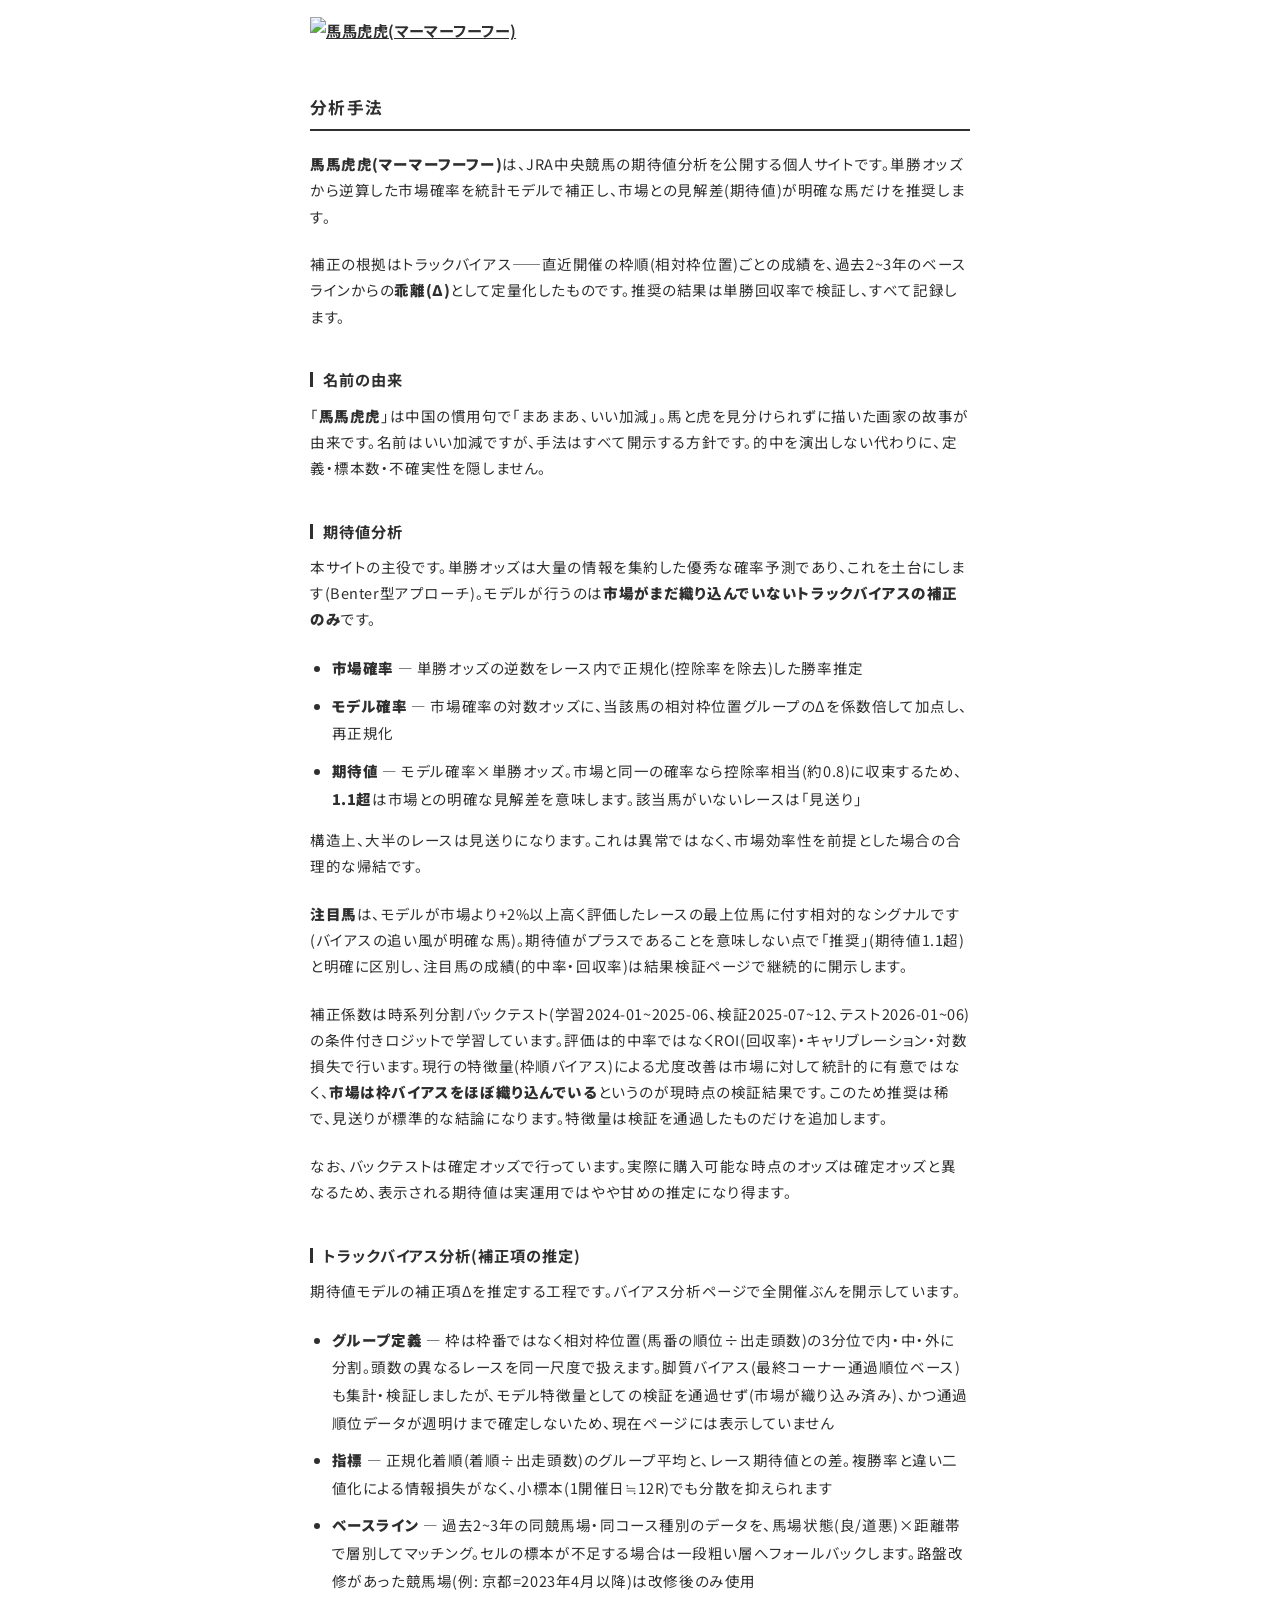
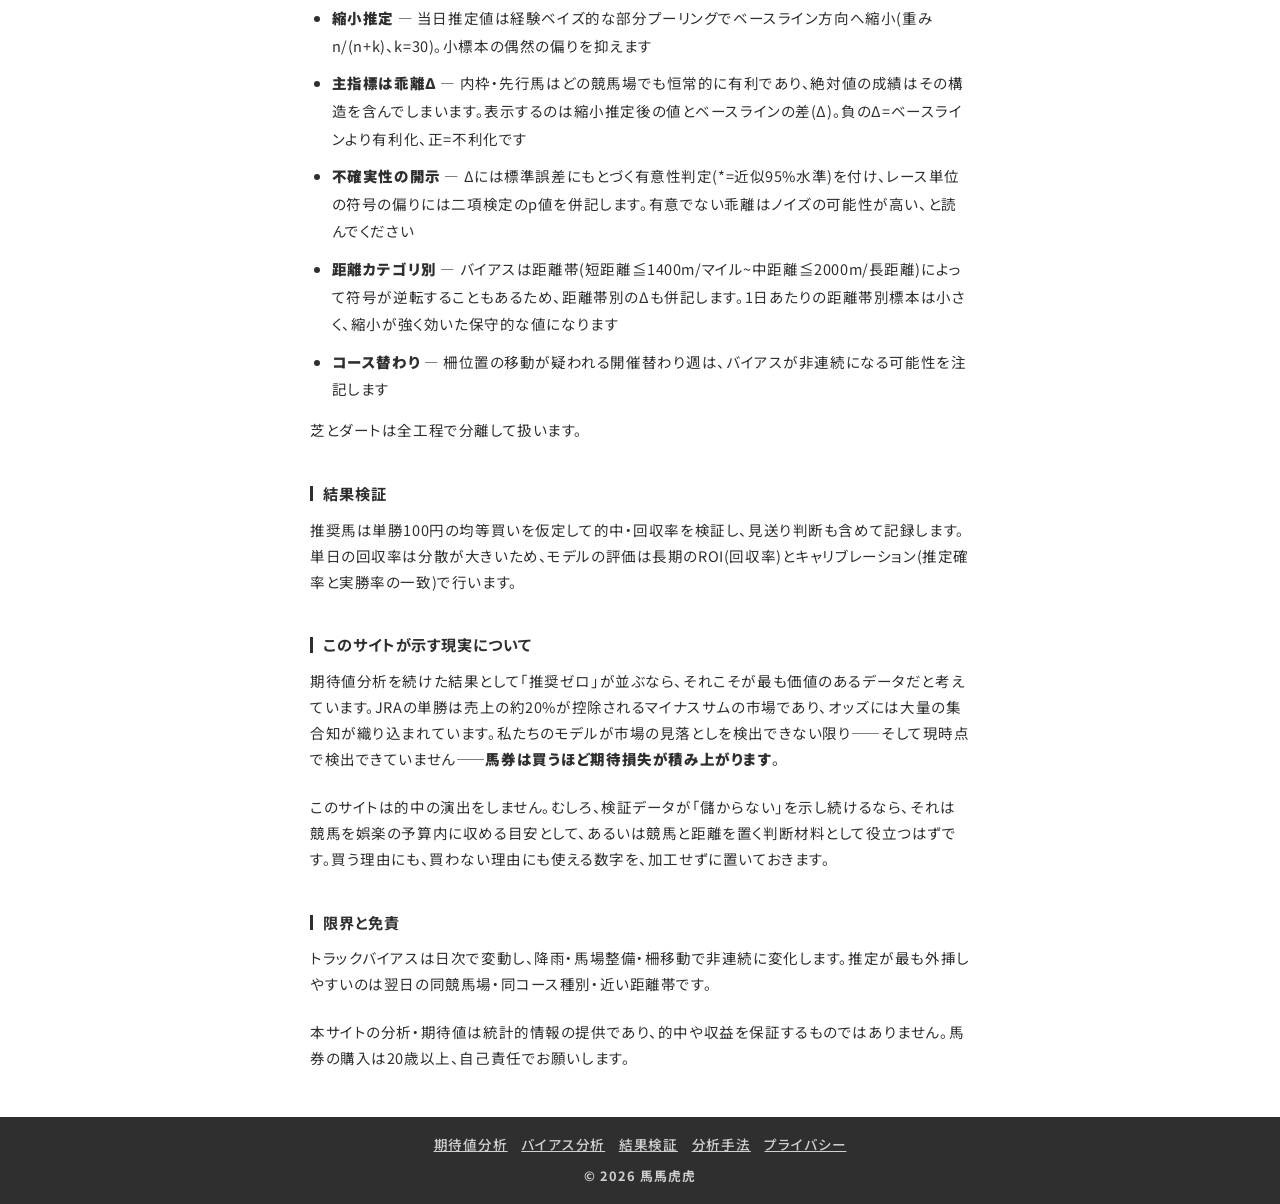
==== commit 0a871cbe: "Hide style-bias display (kept in data pipeline) 脚質バイアスの表示をいったん停止。理由: (1)モデル特徴量として検証を 通過していない(第1回研究で死" ====
--- a/public/about.html
+++ b/public/about.html
@@ -62,7 +62,7 @@
         <p>
           <strong>馬馬虎虎(マーマーフーフー)</strong>は、JRA中央競馬の期待値分析を公開する個人サイトです。単勝オッズから逆算した市場確率を統計モデルで補正し、市場との見解差(期待値)が明確な馬だけを推奨します。
         </p>
-        <p>補正の根拠はトラックバイアス——直近開催の枠順・脚質ごとの成績を、過去2〜3年のベースラインからの<strong>乖離(Δ)</strong>として定量化したものです。推奨の結果は単勝回収率で検証し、すべて記録します。
+        <p>補正の根拠はトラックバイアス——直近開催の枠順(相対枠位置)ごとの成績を、過去2〜3年のベースラインからの<strong>乖離(Δ)</strong>として定量化したものです。推奨の結果は単勝回収率で検証し、すべて記録します。
         </p>
 
         <h3>名前の由来</h3>
@@ -93,7 +93,7 @@
         <p>期待値モデルの補正項Δを推定する工程です。バイアス分析ページで全開催ぶんを開示しています。</p>
         <ul>
           <li><strong>グループ定義</strong> —
-            枠は枠番ではなく相対枠位置(馬番の順位÷出走頭数)の3分位で内・中・外に分割。頭数の異なるレースを同一尺度で扱えます。脚質は最終コーナー通過順位が頭数の前半なら逃げ先行、後半なら差し追込の2分類</li>
+            枠は枠番ではなく相対枠位置(馬番の順位÷出走頭数)の3分位で内・中・外に分割。頭数の異なるレースを同一尺度で扱えます。脚質バイアス(最終コーナー通過順位ベース)も集計・検証しましたが、モデル特徴量としての検証を通過せず(市場が織り込み済み)、かつ通過順位データが週明けまで確定しないため、現在ページには表示していません</li>
           <li><strong>指標</strong> — 正規化着順(着順÷出走頭数)のグループ平均と、レース期待値との差。複勝率と違い二値化による情報損失がなく、小標本(1開催日≒12R)でも分散を抑えられます</li>
           <li><strong>ベースライン</strong> —
             過去2〜3年の同競馬場・同コース種別のデータを、馬場状態(良/道悪)×距離帯で層別してマッチング。セルの標本が不足する場合は一段粗い層へフォールバックします。路盤改修があった競馬場(例:
--- a/public/style.css
+++ b/public/style.css
@@ -1406,3 +1406,15 @@
     color: #767676;
     line-height: 1.5;
 }
+
+/* 重賞タグ(G1/G2/G3) */
+.grade-tag {
+    display: inline-block;
+    font-size: 0.7em;
+    font-weight: 700;
+    color: #fff;
+    background: #8a6d3b;
+    border-radius: 3px;
+    line-height: 1.6;
+    padding: 0 6px;
+}
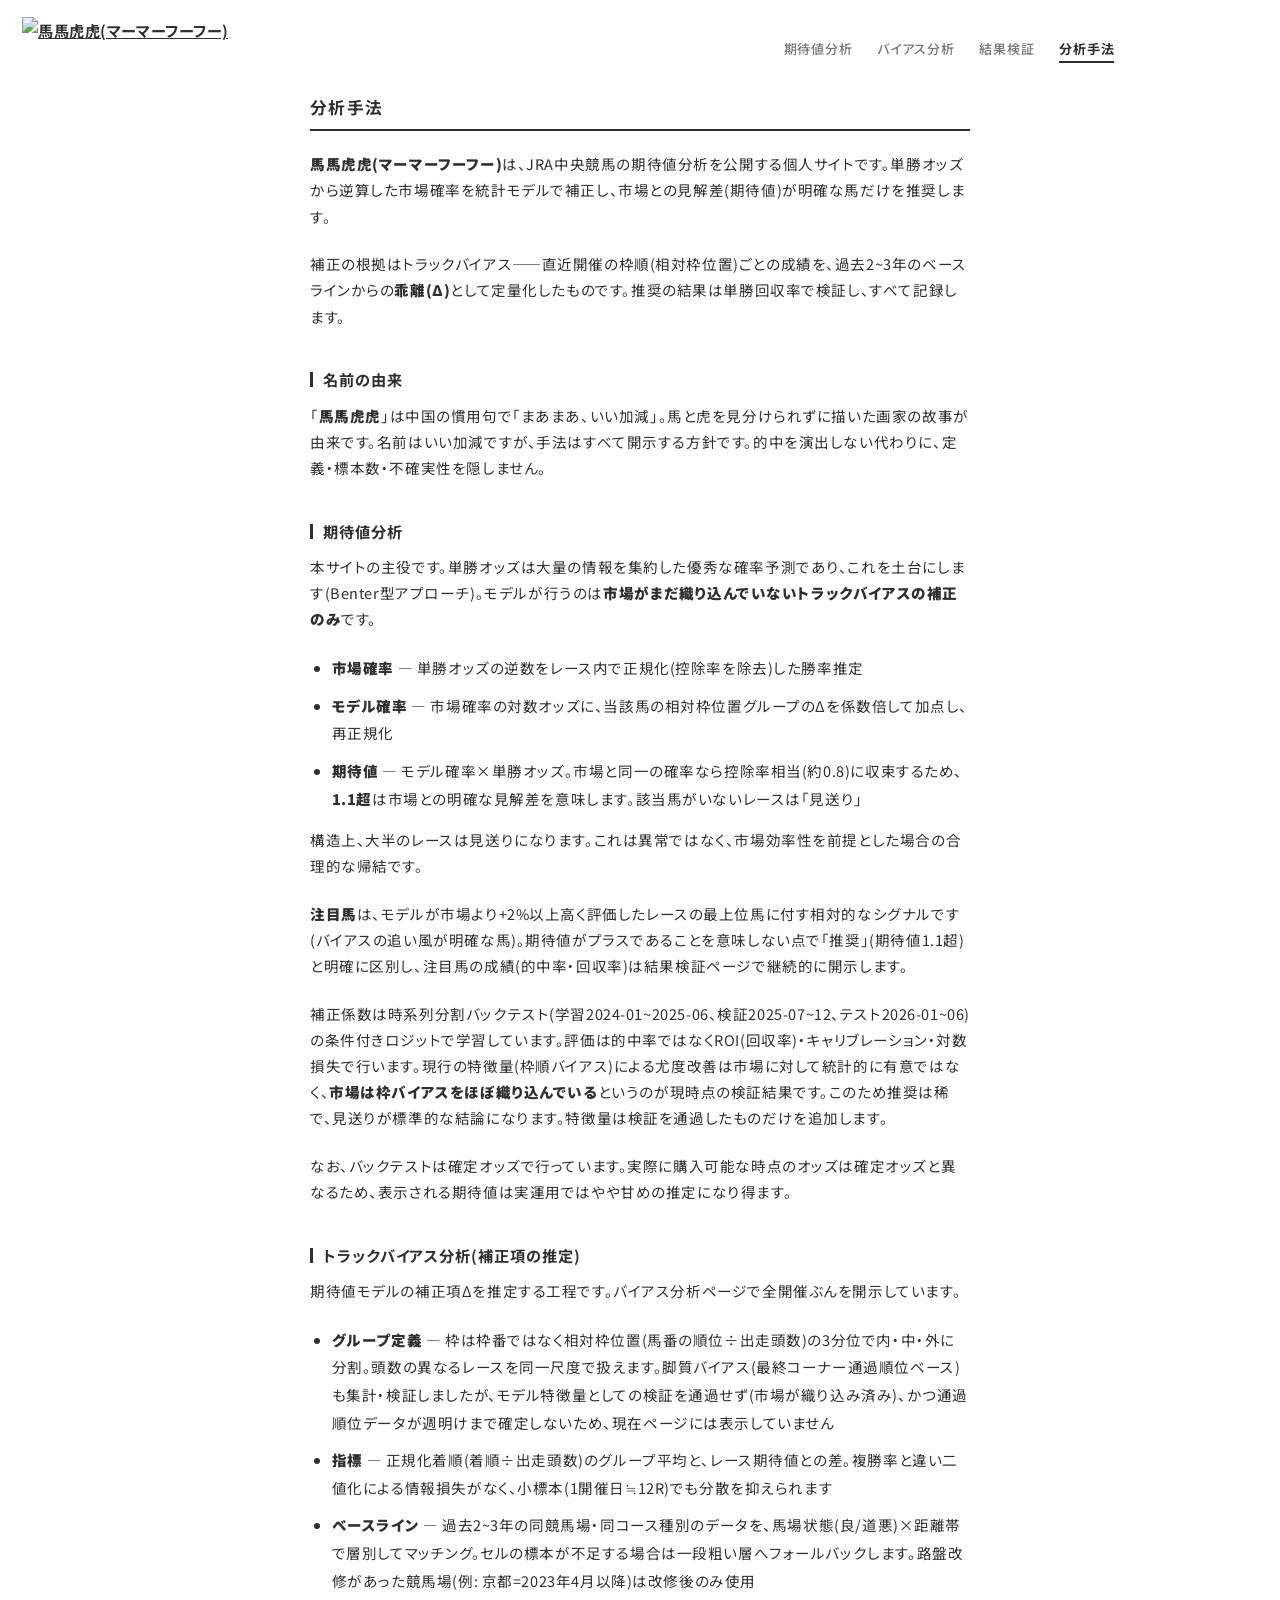
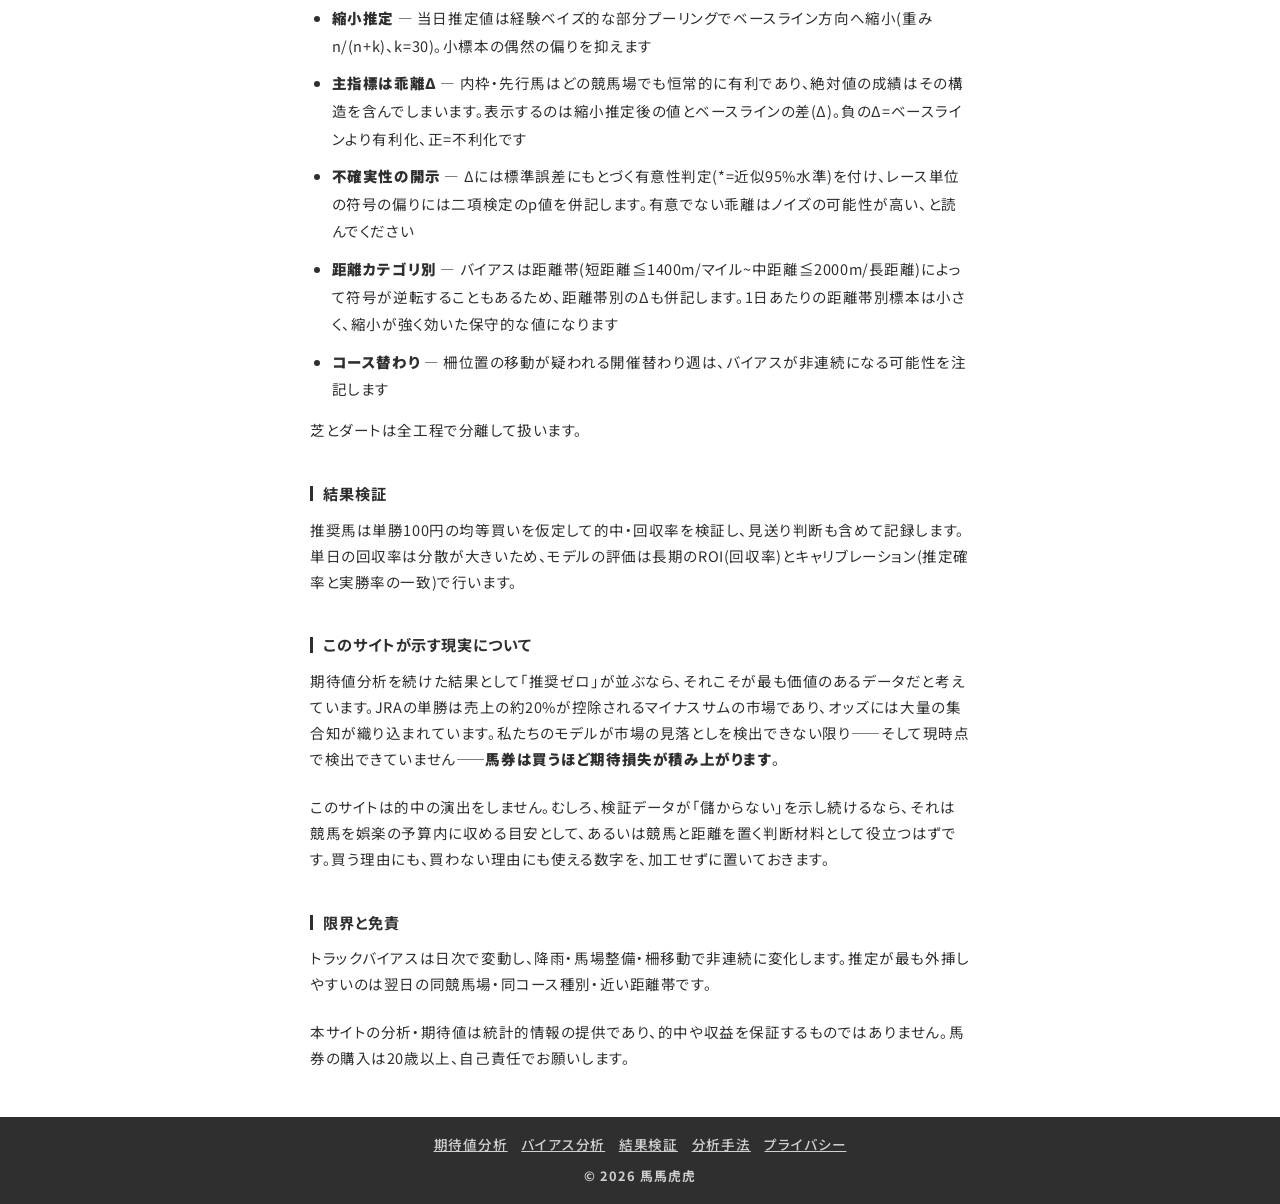
==== commit 7acc6b63: "Add header navigation menu to all pages ロゴ横(モバイルはロゴ下)に期待値分析/バイアス分析/結果検証/分析手法の ナビを追加。現在ページはアクティブ表示。.n" ====
--- a/public/about.html
+++ b/public/about.html
@@ -52,6 +52,12 @@
         </h1>
       </div>
     </div>
+        <nav class="nav-links header-nav">
+            <a href="index.html">期待値分析</a>
+            <a href="bias.html">バイアス分析</a>
+            <a href="result.html">結果検証</a>
+            <a href="about.html" class="active">分析手法</a>
+        </nav>
   </header>
 
   <main class="container content-container">
--- a/public/style.css
+++ b/public/style.css
@@ -1418,3 +1418,45 @@
     line-height: 1.6;
     padding: 0 6px;
 }
+
+/* ===== ヘッダーナビ ===== */
+.header-nav {
+    max-width: 660px;
+    margin: 14px auto 0;
+    gap: 6px 1.7em;
+}
+
+.header-nav a {
+    color: #767676;
+    font-size: 0.9em;
+    font-weight: 500;
+    text-decoration: none;
+    padding-bottom: 3px;
+    border-bottom: 2px solid transparent;
+}
+
+.header-nav a:hover {
+    color: #2f2f2f;
+}
+
+.header-nav a.active {
+    color: #2f2f2f;
+    font-weight: 700;
+    border-bottom-color: #2f2f2f;
+}
+
+@media (max-width: 700px) {
+    /* ヘッダーを縦積みにしてナビをロゴ下へ */
+    header {
+        height: auto;
+        flex-direction: column;
+        align-items: flex-start;
+        padding: 10px 22px 12px;
+    }
+
+    .header-nav {
+        justify-content: flex-start;
+        margin: 6px 0 0;
+        gap: 4px 1.3em;
+    }
+}
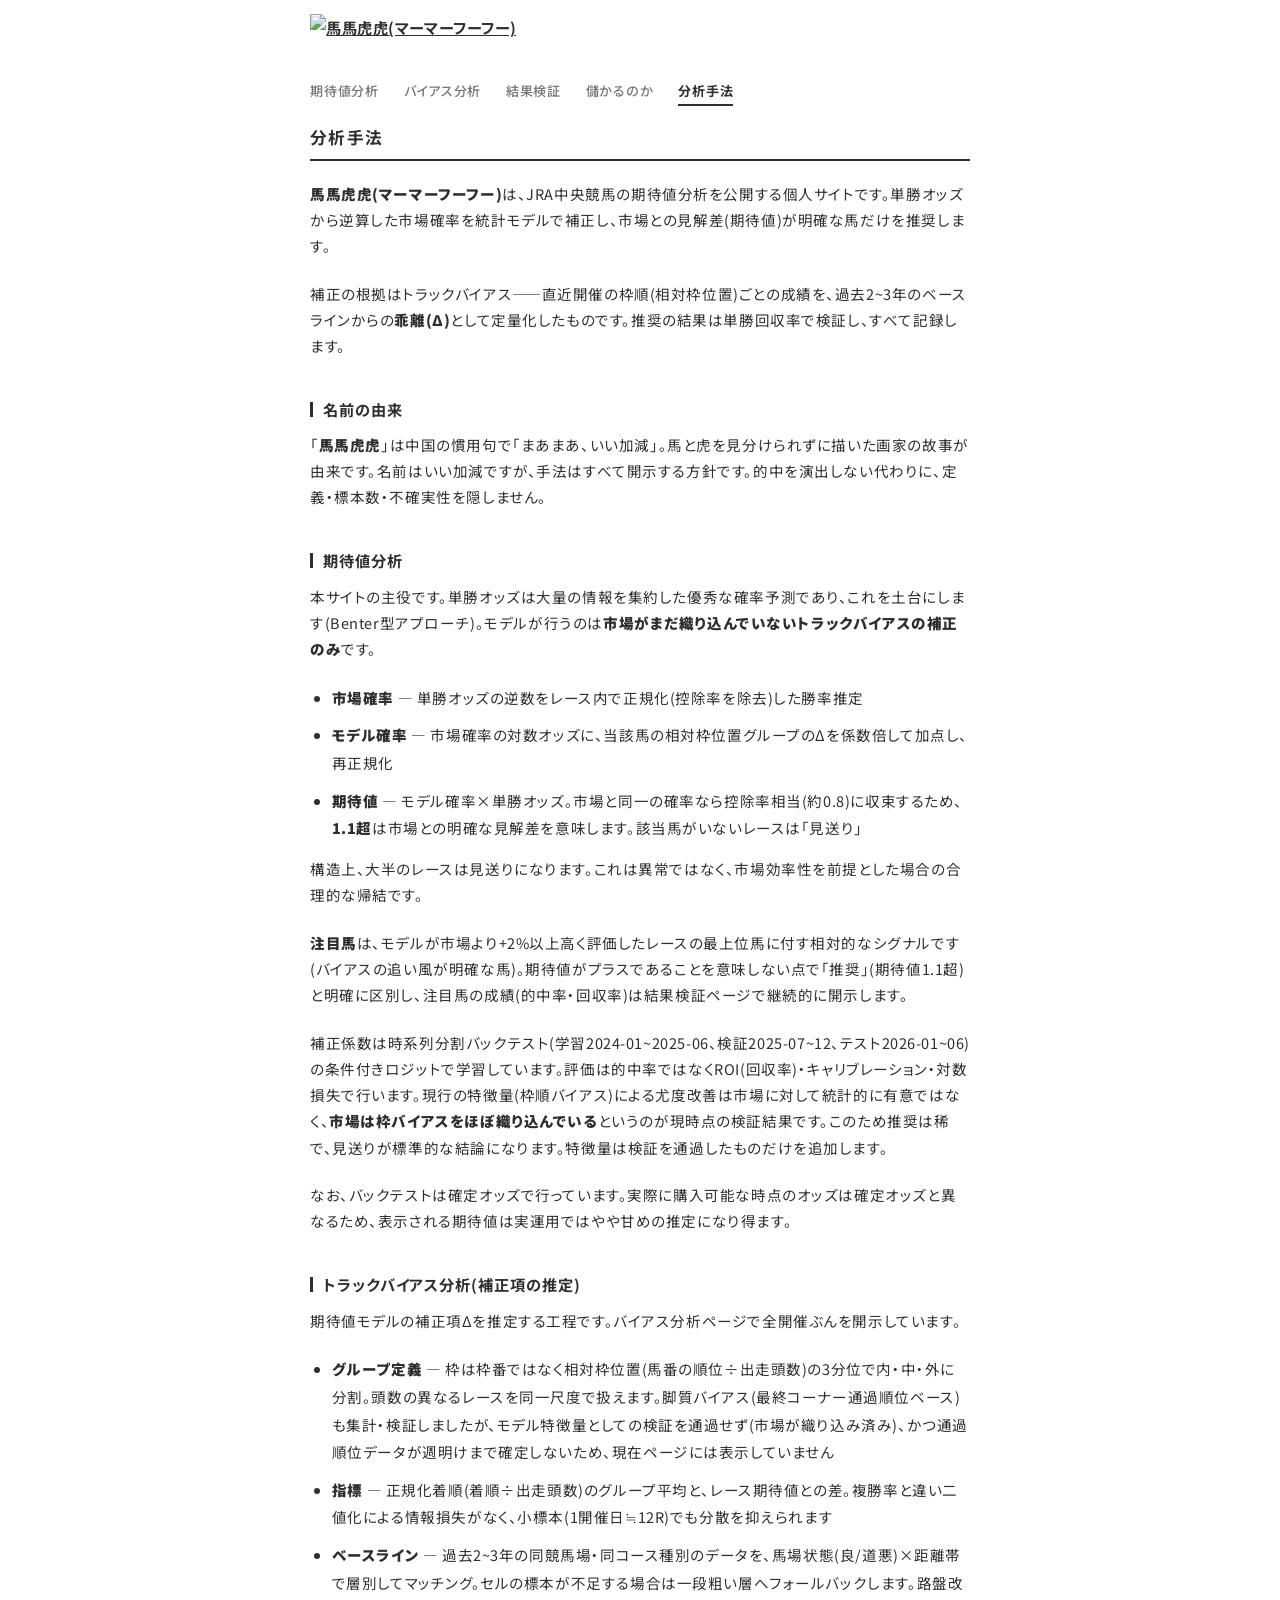
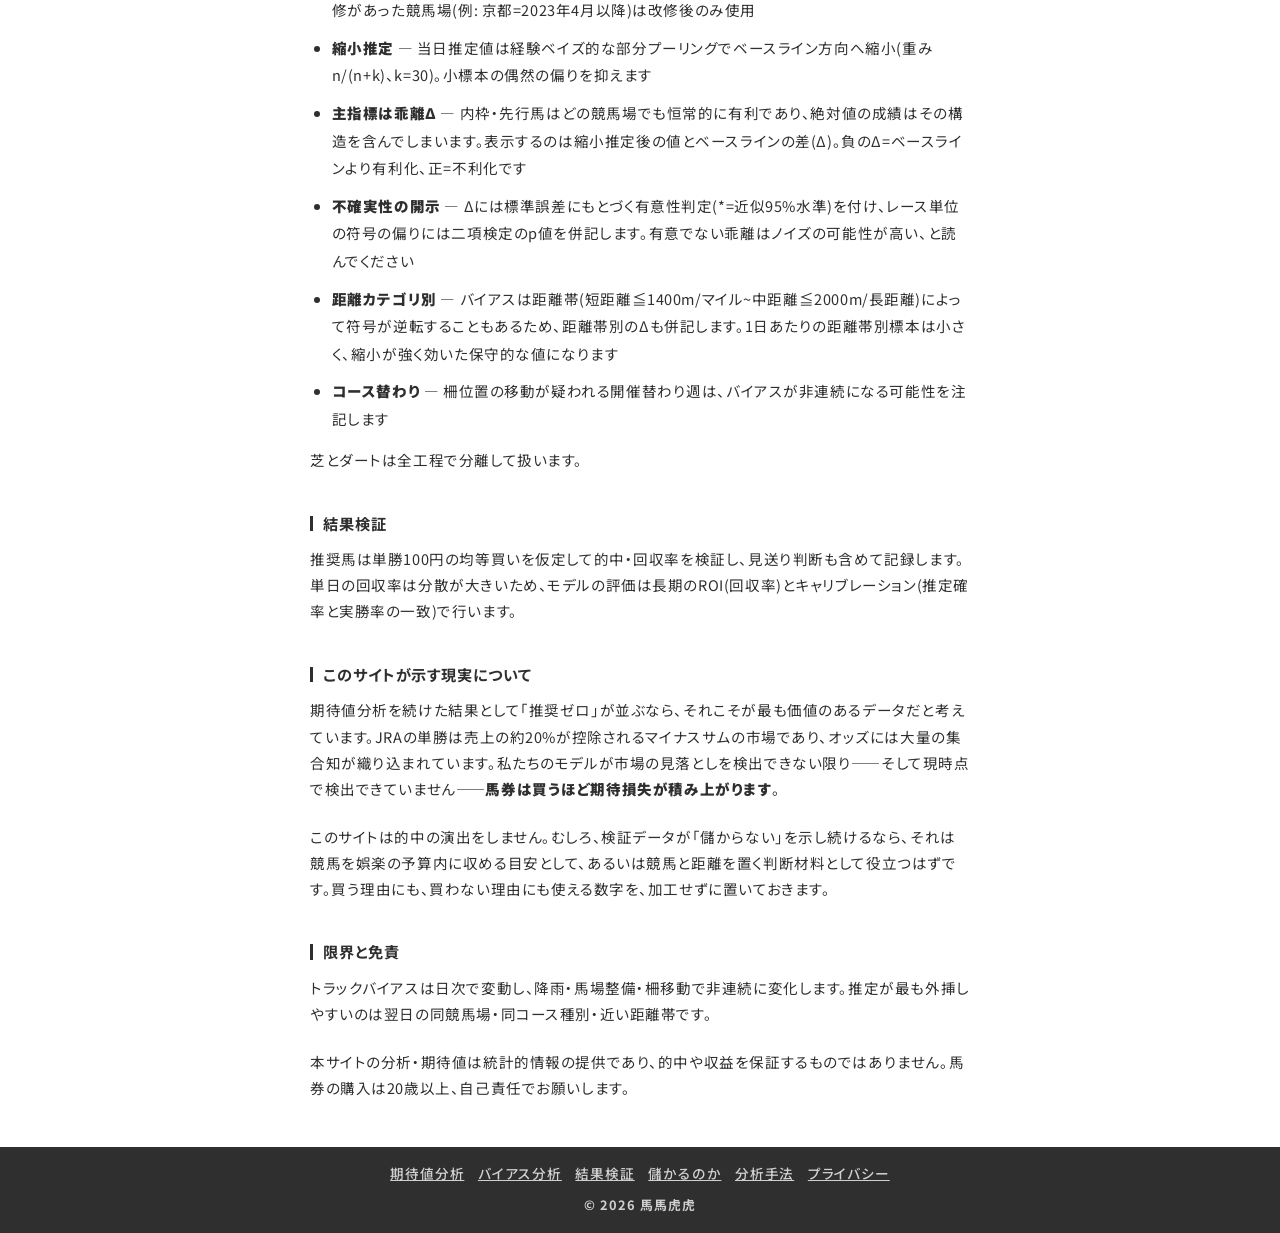
==== commit 71a7bbc5: "Add reality page: does horse racing pay? (research findings, permanent) 研究7ラウンドの成果をサイトに常設ページ「競馬は儲かるの" ====
--- a/public/about.html
+++ b/public/about.html
@@ -56,6 +56,7 @@
             <a href="index.html">期待値分析</a>
             <a href="bias.html">バイアス分析</a>
             <a href="result.html">結果検証</a>
+            <a href="reality.html">儲かるのか</a>
             <a href="about.html" class="active">分析手法</a>
         </nav>
   </header>
@@ -140,6 +141,7 @@
       <a href="index.html">期待値分析</a>
       <a href="bias.html">バイアス分析</a>
       <a href="result.html">結果検証</a>
+      <a href="reality.html">儲かるのか</a>
       <a href="about.html">分析手法</a>
       <a href="privacy.html">プライバシー</a>
     </nav>
--- a/public/style.css
+++ b/public/style.css
@@ -62,12 +62,10 @@
     overflow: hidden;
     position: relative;
     width: 100%;
-    height: 88px;
+    height: auto;
     background: transparent;
     color: #2f2f2f;
-    padding: 0 22px;
-    display: flex;
-    align-items: center;
+    padding: 14px 22px 12px;
 }
 
 header h1 {
@@ -1419,10 +1417,11 @@
     padding: 0 6px;
 }
 
-/* ===== ヘッダーナビ ===== */
+/* ===== ヘッダーナビ(ロゴ下・本文と同じ660pxカラム) ===== */
 .header-nav {
     max-width: 660px;
-    margin: 14px auto 0;
+    margin: 12px auto 0;
+    justify-content: flex-start;
     gap: 6px 1.7em;
 }
 
@@ -1446,17 +1445,7 @@
 }
 
 @media (max-width: 700px) {
-    /* ヘッダーを縦積みにしてナビをロゴ下へ */
-    header {
-        height: auto;
-        flex-direction: column;
-        align-items: flex-start;
-        padding: 10px 22px 12px;
-    }
-
     .header-nav {
-        justify-content: flex-start;
-        margin: 6px 0 0;
         gap: 4px 1.3em;
     }
 }
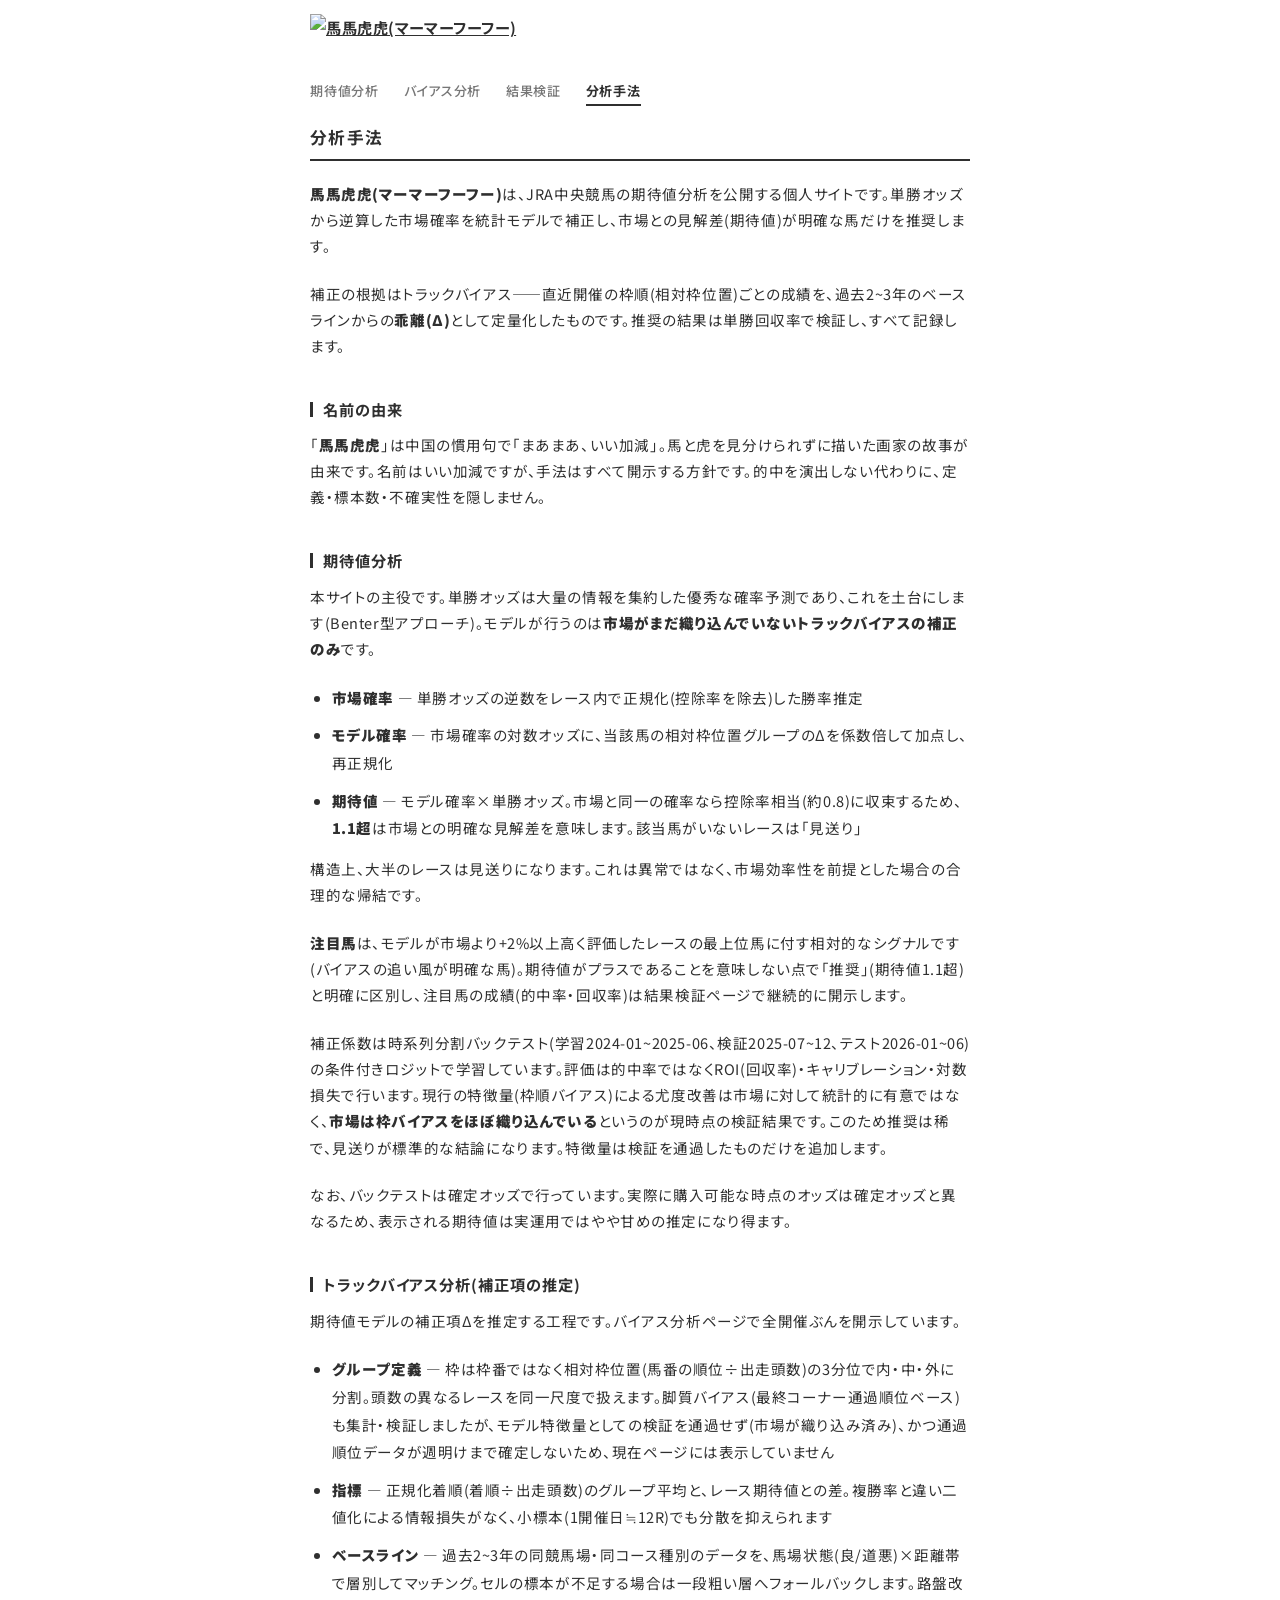
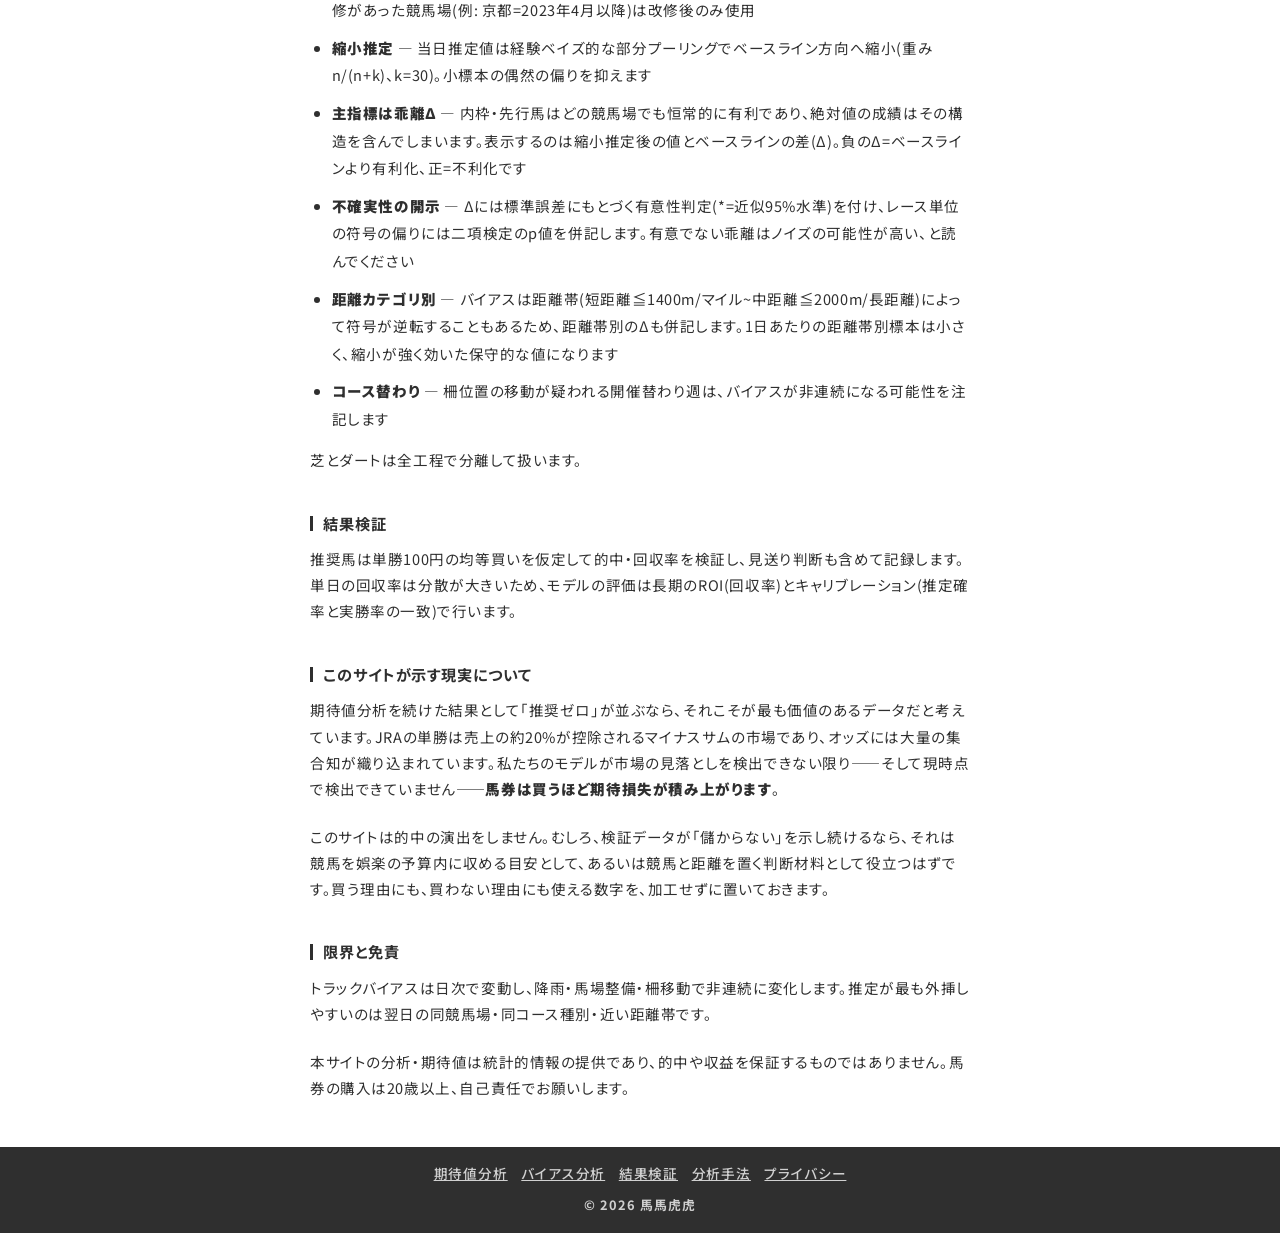
==== commit 50b92d96: "Merge reality page into result page 「競馬は儲かるのか — 長期検証の現実」を結果検証ページ下部に統合 (id=reality)。単独ページ・ナビ項目・sitema" ====
--- a/public/about.html
+++ b/public/about.html
@@ -56,7 +56,6 @@
             <a href="index.html">期待値分析</a>
             <a href="bias.html">バイアス分析</a>
             <a href="result.html">結果検証</a>
-            <a href="reality.html">儲かるのか</a>
             <a href="about.html" class="active">分析手法</a>
         </nav>
   </header>
@@ -141,7 +140,6 @@
       <a href="index.html">期待値分析</a>
       <a href="bias.html">バイアス分析</a>
       <a href="result.html">結果検証</a>
-      <a href="reality.html">儲かるのか</a>
       <a href="about.html">分析手法</a>
       <a href="privacy.html">プライバシー</a>
     </nav>
--- a/public/style.css
+++ b/public/style.css
@@ -1449,3 +1449,10 @@
         gap: 4px 1.3em;
     }
 }
+
+/* 結果検証ページ内の長期検証記事(競馬は儲かるのか) */
+.reality-section {
+    width: 100%;
+    background: #fff;
+    padding: 8px 22px 40px;
+}
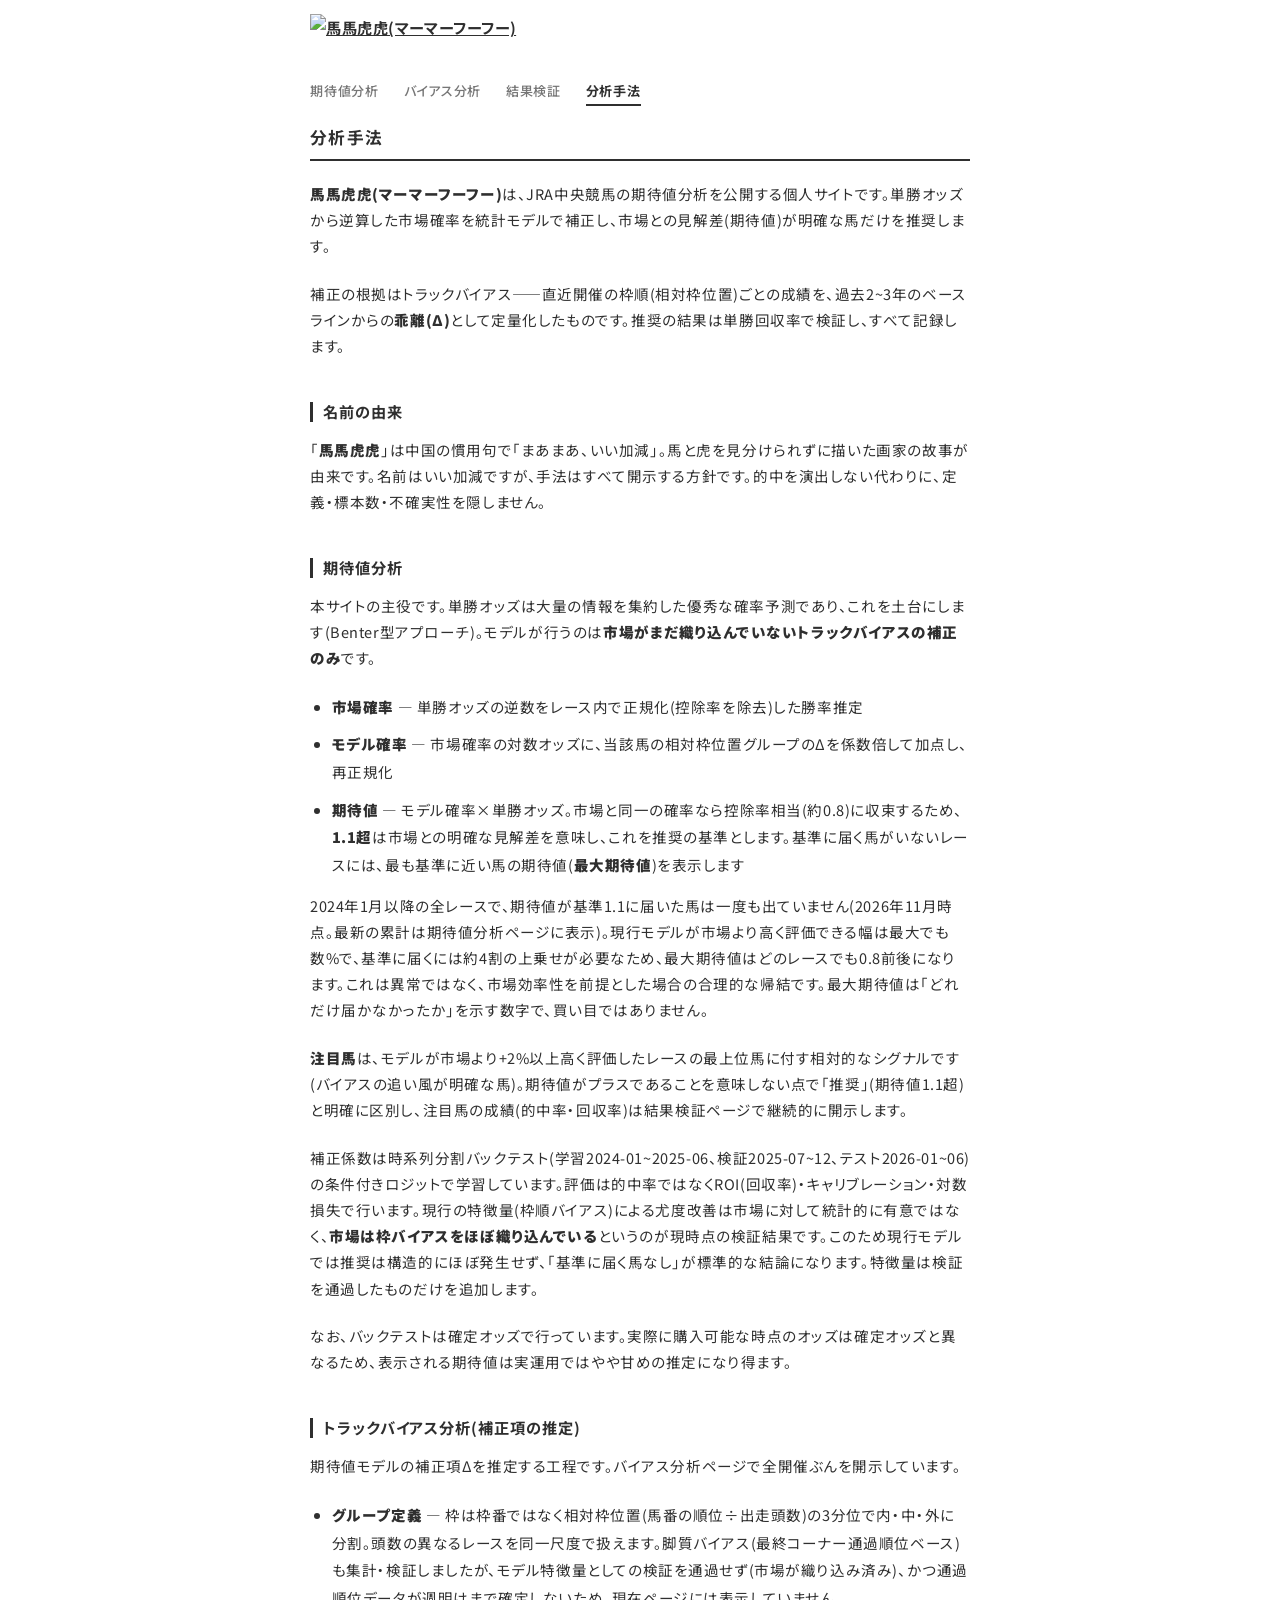
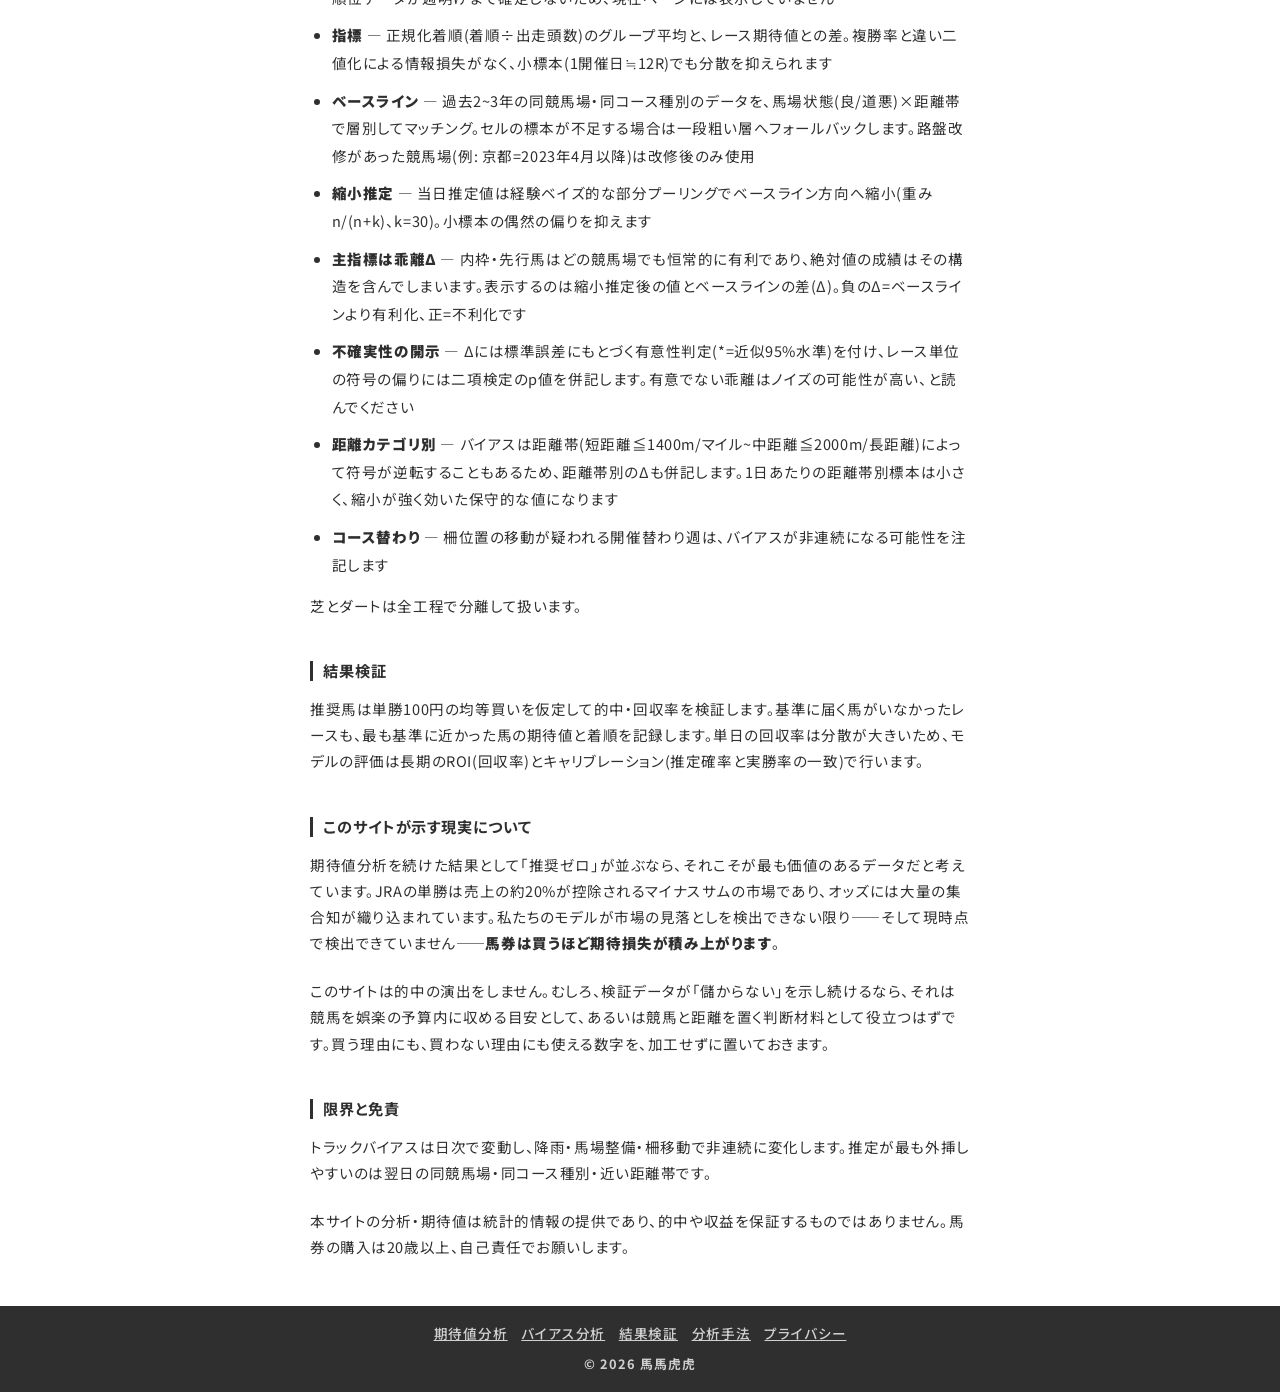
==== commit 996757f7: "Reword about page and meta descriptions to match the max-EV framing Co-Authored-By: Claude Fable 5.2" ====
--- a/public/about.html
+++ b/public/about.html
@@ -84,12 +84,12 @@
           <li><strong>市場確率</strong> — 単勝オッズの逆数をレース内で正規化(控除率を除去)した勝率推定</li>
           <li><strong>モデル確率</strong> — 市場確率の対数オッズに、当該馬の相対枠位置グループのΔを係数倍して加点し、再正規化</li>
           <li><strong>期待値</strong> —
-            モデル確率×単勝オッズ。市場と同一の確率なら控除率相当(約0.8)に収束するため、<strong>1.1超</strong>は市場との明確な見解差を意味します。該当馬がいないレースは「見送り」</li>
+            モデル確率×単勝オッズ。市場と同一の確率なら控除率相当(約0.8)に収束するため、<strong>1.1超</strong>は市場との明確な見解差を意味し、これを推奨の基準とします。基準に届く馬がいないレースには、最も基準に近い馬の期待値(<strong>最大期待値</strong>)を表示します</li>
         </ul>
-        <p>構造上、大半のレースは見送りになります。これは異常ではなく、市場効率性を前提とした場合の合理的な帰結です。</p>
+        <p>2024年1月以降の全レースで、期待値が基準1.1に届いた馬は一度も出ていません(2026年11月時点。最新の累計は期待値分析ページに表示)。現行モデルが市場より高く評価できる幅は最大でも数%で、基準に届くには約4割の上乗せが必要なため、最大期待値はどのレースでも0.8前後になります。これは異常ではなく、市場効率性を前提とした場合の合理的な帰結です。最大期待値は「どれだけ届かなかったか」を示す数字で、買い目ではありません。</p>
       <p><strong>注目馬</strong>は、モデルが市場より+2%以上高く評価したレースの最上位馬に付す相対的なシグナルです(バイアスの追い風が明確な馬)。期待値がプラスであることを意味しない点で「推奨」(期待値1.1超)と明確に区別し、注目馬の成績(的中率・回収率)は結果検証ページで継続的に開示します。</p>
         <p>
-          補正係数は時系列分割バックテスト(学習2024-01〜2025-06、検証2025-07〜12、テスト2026-01〜06)の条件付きロジットで学習しています。評価は的中率ではなくROI(回収率)・キャリブレーション・対数損失で行います。現行の特徴量(枠順バイアス)による尤度改善は市場に対して統計的に有意ではなく、<strong>市場は枠バイアスをほぼ織り込んでいる</strong>というのが現時点の検証結果です。このため推奨は稀で、見送りが標準的な結論になります。特徴量は検証を通過したものだけを追加します。
+          補正係数は時系列分割バックテスト(学習2024-01〜2025-06、検証2025-07〜12、テスト2026-01〜06)の条件付きロジットで学習しています。評価は的中率ではなくROI(回収率)・キャリブレーション・対数損失で行います。現行の特徴量(枠順バイアス)による尤度改善は市場に対して統計的に有意ではなく、<strong>市場は枠バイアスをほぼ織り込んでいる</strong>というのが現時点の検証結果です。このため現行モデルでは推奨は構造的にほぼ発生せず、「基準に届く馬なし」が標準的な結論になります。特徴量は検証を通過したものだけを追加します。
         </p>
         <p>
           なお、バックテストは確定オッズで行っています。実際に購入可能な時点のオッズは確定オッズと異なるため、表示される期待値は実運用ではやや甘めの推定になり得ます。
@@ -117,7 +117,7 @@
         <p>芝とダートは全工程で分離して扱います。</p>
 
         <h3>結果検証</h3>
-        <p>推奨馬は単勝100円の均等買いを仮定して的中・回収率を検証し、見送り判断も含めて記録します。単日の回収率は分散が大きいため、モデルの評価は長期のROI(回収率)とキャリブレーション(推定確率と実勝率の一致)で行います。
+        <p>推奨馬は単勝100円の均等買いを仮定して的中・回収率を検証します。基準に届く馬がいなかったレースも、最も基準に近かった馬の期待値と着順を記録します。単日の回収率は分散が大きいため、モデルの評価は長期のROI(回収率)とキャリブレーション(推定確率と実勝率の一致)で行います。
         </p>
 
         <h3>このサイトが示す現実について</h3>
--- a/public/style.css
+++ b/public/style.css
@@ -446,6 +446,7 @@
     height: auto;
     border-collapse: collapse;
     border-spacing: 0;
+    margin-bottom: 16px;
 }
 
 table.data-table thead tr:first-child {
@@ -1249,6 +1250,7 @@
     border-left: 3px solid #2f2f2f;
     padding-left: 10px;
     margin: 2.8em 0 1em 0;
+    line-height: 1.3;
 }
 
 article.content h3 {
@@ -1341,6 +1343,7 @@
 .verify-kind-cell {
     text-align: right;
 }
+
 /* ===== 判定の内訳(レース単位の根拠開示)と現実セクション ===== */
 .pred-basis {
     font-size: 0.78em;
@@ -1455,4 +1458,4 @@
     width: 100%;
     background: #fff;
     padding: 8px 22px 40px;
-}
+}
